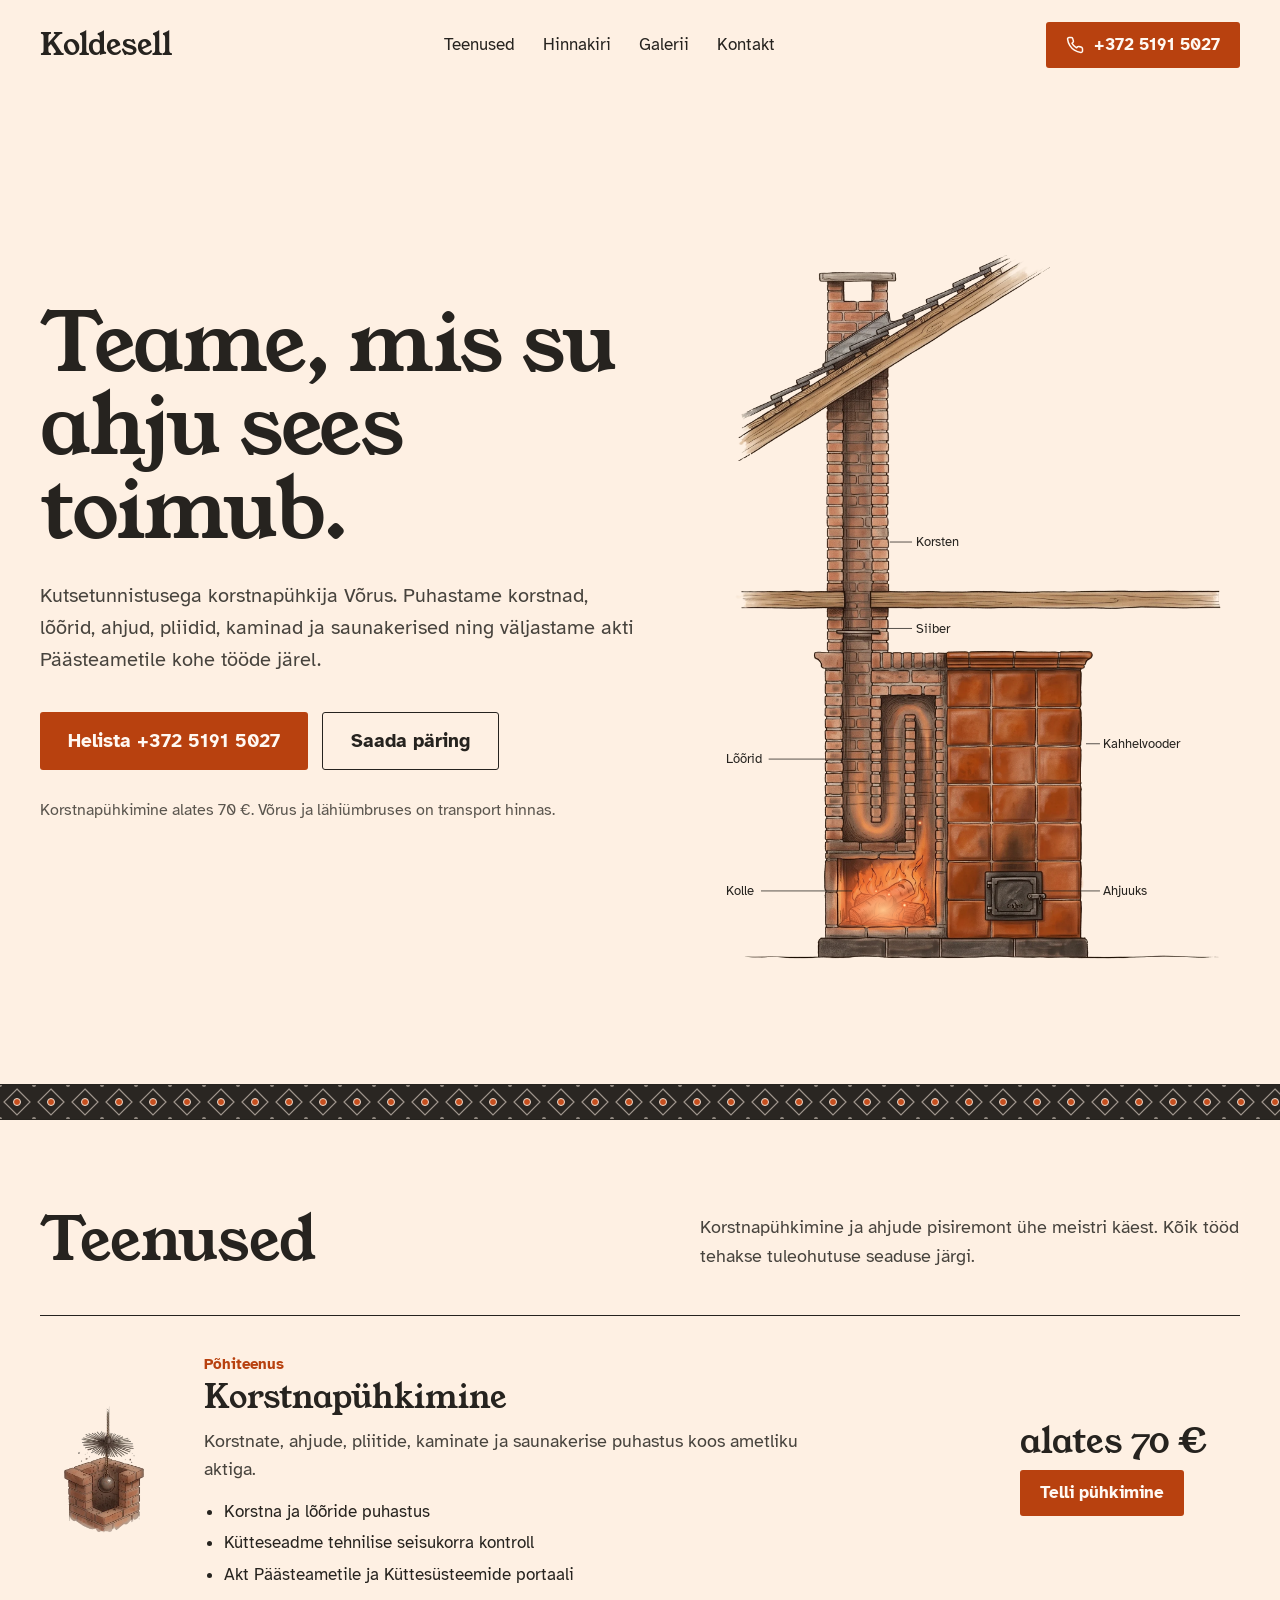
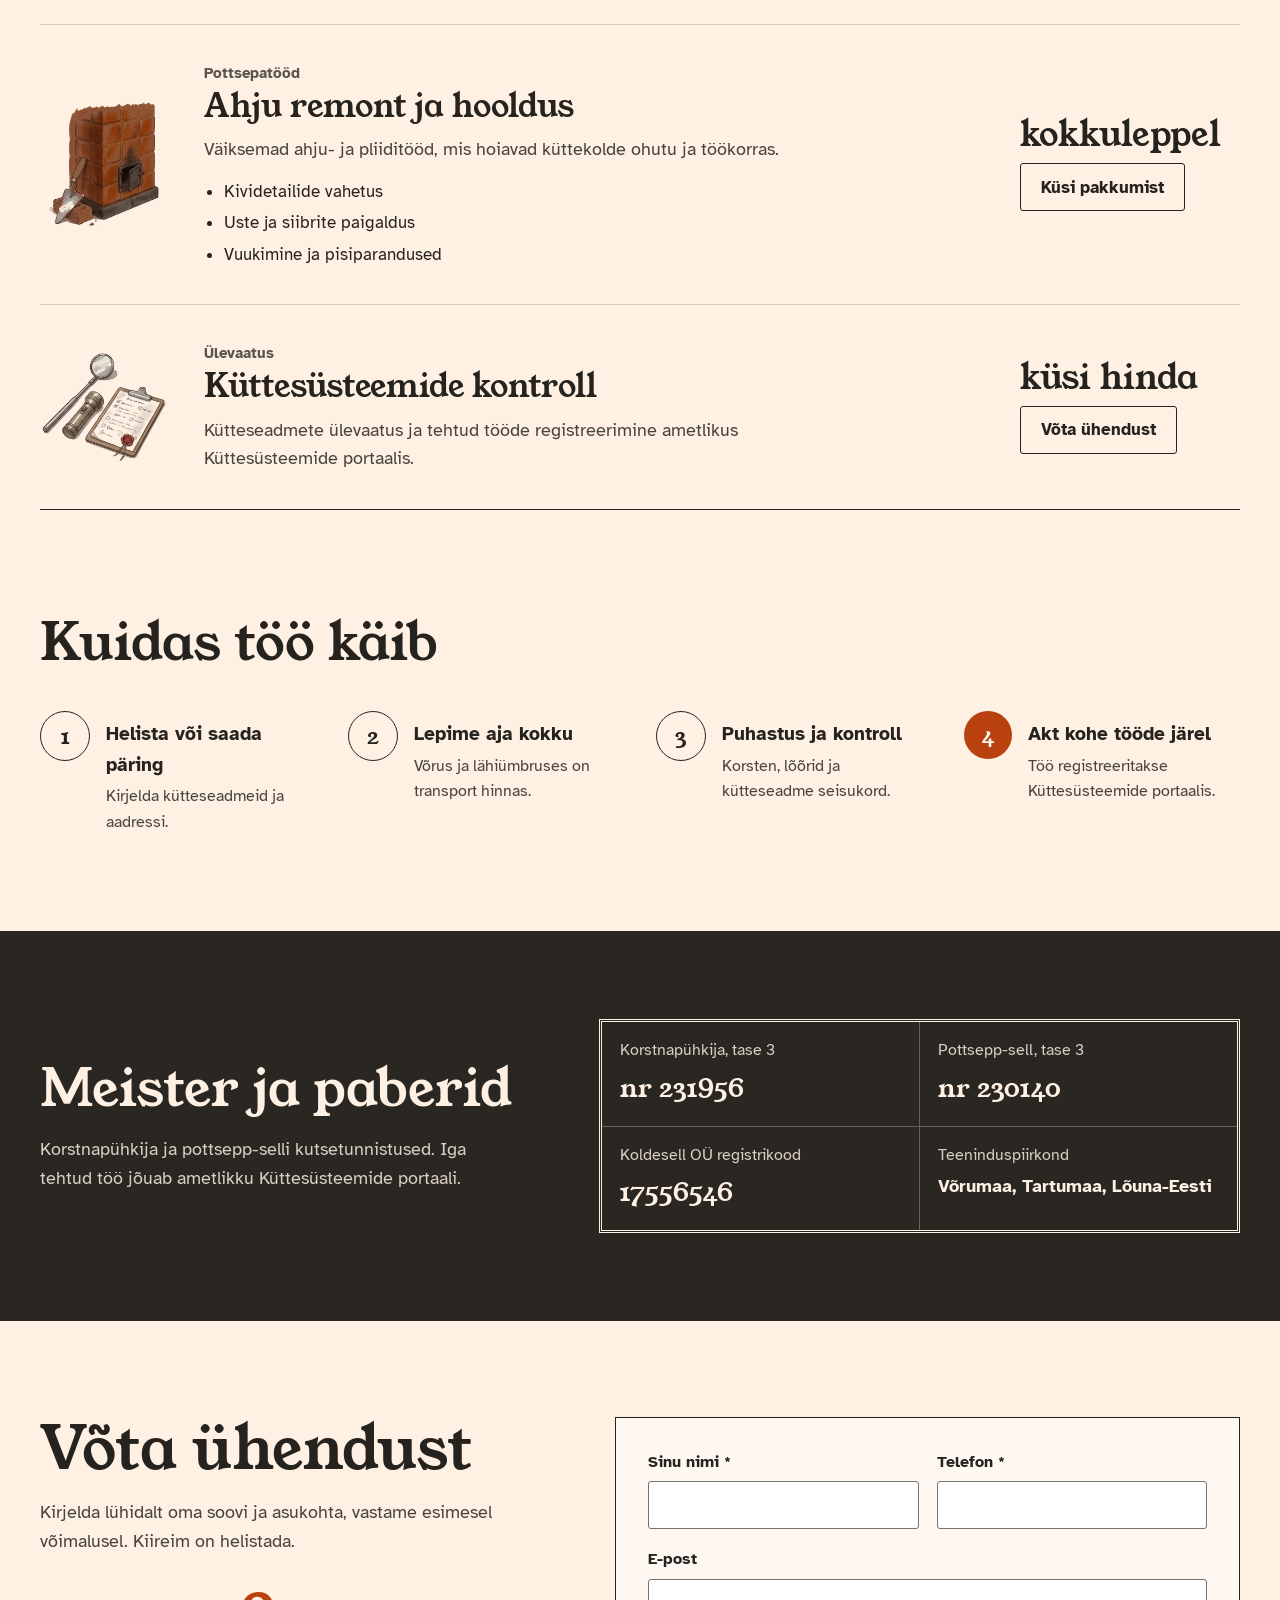
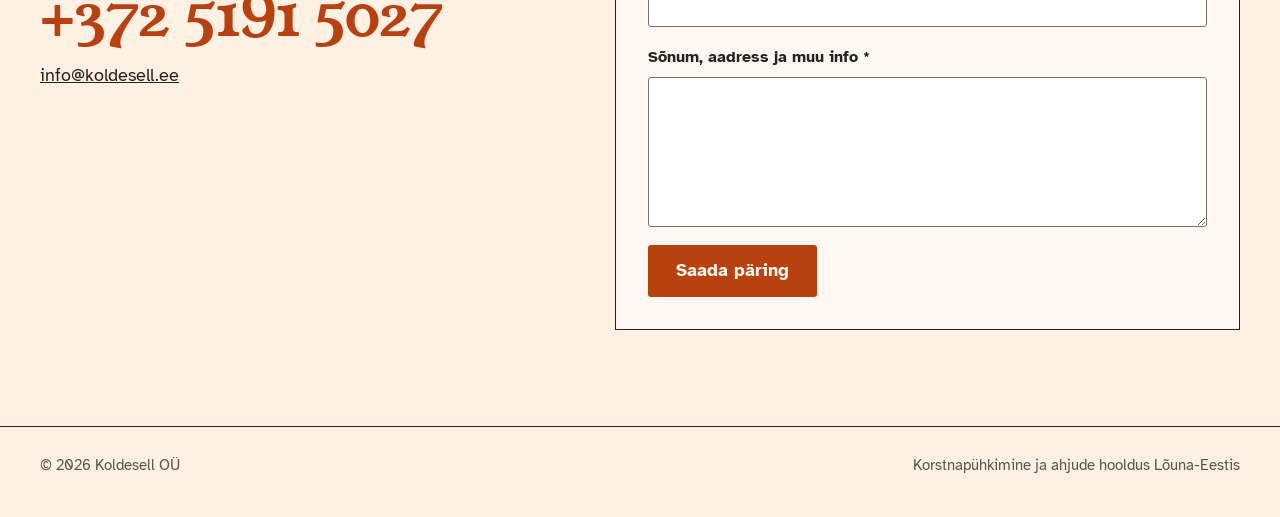
==== index.html @ 2c1faaa9 "Uus kujundus (demo): avaleht, hinnakiri ja galerii - Animeeritud ahju läbilõige avalehel, teenused, " ====
<!DOCTYPE html>
<html lang="et">
<head>
<meta charset="UTF-8">
<meta name="viewport" content="width=device-width, initial-scale=1.0">
    <!-- cms:seo -->
    <title>Korstnapühkija Võrus ja Lõuna-Eestis, ahju remont | Koldesell</title>
    <meta name="description" content="Korstnapühkija Võrus: korstnapühkimine Lõuna-Eestis, ahju remont ja küttesüsteemide kontroll Võrumaal ja Tartumaal. Ametlik akt Päästeametile.">
    <link rel="canonical" href="https://koldesell.ee/">
    <meta property="og:type" content="website">
    <meta property="og:locale" content="et_EE">
    <meta property="og:site_name" content="Koldesell">
    <meta property="og:title" content="Korstnapühkija Võrus – korstnapühkimine Lõuna-Eestis ja ahju remont">
    <meta property="og:description" content="Ametlik korstnapühkimine ja ahju remont Võrumaal, Tartumaal ja mujal Lõuna-Eestis. Kehtiv akt Päästeametile.">
    <meta property="og:url" content="https://koldesell.ee/">
    <meta property="og:image" content="https://koldesell.ee/logo.png">
    <meta property="og:image:alt" content="Koldesell">
    <meta name="twitter:card" content="summary">
    <!-- /cms:seo -->
<link rel="icon" type="image/png" sizes="32x32" href="favicon-32.png">
<link rel="apple-touch-icon" href="apple-touch-icon.png">
<meta name="theme-color" content="#2A2622">
<link rel="preconnect" href="https://fonts.googleapis.com">
<link rel="preconnect" href="https://fonts.gstatic.com" crossorigin>
<link rel="stylesheet" href="https://fonts.googleapis.com/css2?family=Young+Serif&amp;family=Atkinson+Hyperlegible:ital,wght@0,400;0,700;1,400&amp;display=swap">
<style>
body{margin:0;background:#FEF0E3}
a{color:#26231F}a:hover{color:#8E3B23}
a:focus-visible,button:focus-visible,input:focus-visible,textarea:focus-visible{outline:3px solid #D9531E;outline-offset:3px}
@keyframes koldesell-kuma{0%{opacity:.35}20%{opacity:.7}35%{opacity:.45}55%{opacity:.8}70%{opacity:.4}100%{opacity:.65}}
.koldesell-kuma{animation:koldesell-kuma 2.6s ease-in-out infinite alternate}
@keyframes koldesell-pahv{0%{transform:translate(0,0) scale(.35);opacity:0}10%{opacity:.8}45%{transform:translate(70px,-200px) scale(1.6);opacity:.55}100%{transform:translate(400px,-380px) scale(3.2);opacity:0}}
.koldesell-pahv{transform-box:fill-box;transform-origin:center;opacity:0;will-change:transform,opacity;animation:koldesell-pahv 6.6s cubic-bezier(.25,.6,.45,1) infinite}
@keyframes koldesell-voog{to{stroke-dashoffset:-1}}
@keyframes koldesell-ilmu{to{opacity:.4}}
.koldesell-voog{stroke-dasharray:.045 .03;opacity:0;animation:koldesell-voog 12s linear .6s infinite,koldesell-ilmu 1.5s ease .6s forwards}
@media (max-width: 640px){.kl-m-kesk{text-align:center}.kl-m-kesk p{margin-left:auto!important;margin-right:auto!important}.kl-m-kesk > div{justify-content:center}.kl-m-pais{justify-content:center!important;text-align:center}.kl-m-teenus{justify-content:center}.kl-m-teenus > div:last-child{flex-basis:100%!important;align-items:center!important}}
@media (prefers-reduced-motion: reduce){.koldesell-kuma{animation:none;opacity:.6}.koldesell-sadem{display:none}.koldesell-voog{animation:none;opacity:.3}.koldesell-pahv{animation:none;opacity:.35}}
</style>
    <!-- cms:jsonld -->
    <script type="application/ld+json">
    {
      "@context": "https://schema.org",
      "@type": [
        "LocalBusiness",
        "HomeAndConstructionBusiness"
      ],
      "additionalType": "http://www.productontology.org/id/Chimney_sweep",
      "@id": "https://koldesell.ee/#business",
      "name": "Koldesell",
      "legalName": "Koldesell OÜ",
      "url": "https://koldesell.ee/",
      "logo": "https://koldesell.ee/logo.png",
      "image": "https://koldesell.ee/logo.png",
      "description": "Korstnapühkija Võrus: korstnapühkimine Lõuna-Eestis, väiksemad ahju remonditööd ja küttesüsteemide kontroll Võrumaal ja Tartumaal. Ametlik akt Päästeametile.",
      "telephone": "+37251915027",
      "email": "info@koldesell.ee",
      "priceRange": "€€",
      "identifier": {
        "@type": "PropertyValue",
        "propertyID": "Äriregistri kood",
        "value": "17556546"
      },
      "address": {
        "@type": "PostalAddress",
        "addressLocality": "Võru",
        "addressRegion": "Võru maakond",
        "addressCountry": "EE"
      },
      "geo": {
        "@type": "GeoCoordinates",
        "latitude": 57.8462,
        "longitude": 27.0019
      },
      "contactPoint": {
        "@type": "ContactPoint",
        "contactType": "customer service",
        "telephone": "+37251915027",
        "email": "info@koldesell.ee",
        "areaServed": "EE",
        "availableLanguage": [
          "et"
        ]
      },
      "areaServed": [
        {
          "@type": "AdministrativeArea",
          "name": "Võrumaa"
        },
        {
          "@type": "AdministrativeArea",
          "name": "Tartumaa"
        },
        {
          "@type": "Place",
          "name": "Lõuna-Eesti"
        },
        {
          "@type": "City",
          "name": "Võru"
        },
        {
          "@type": "City",
          "name": "Tartu"
        },
        {
          "@type": "City",
          "name": "Põlva"
        },
        {
          "@type": "City",
          "name": "Valga"
        },
        {
          "@type": "City",
          "name": "Elva"
        },
        {
          "@type": "City",
          "name": "Otepää"
        }
      ],
      "knowsAbout": [
        "korstnapühkimine",
        "ahju remont",
        "pottsepatööd",
        "küttesüsteemide kontroll"
      ],
      "hasOfferCatalog": {
        "@type": "OfferCatalog",
        "name": "Koldesell – teenused",
        "itemListElement": [
          {
            "@type": "Offer",
            "itemOffered": {
              "@type": "Service",
              "name": "Korstnapühkimine",
              "description": "Korstnate, ahjude, pliitide ja kaminate puhastamine koos ametliku aktiga Päästeametile ja Küttesüsteemide portaali.",
              "serviceType": "Korstnapühkimine",
              "areaServed": "Lõuna-Eesti"
            },
            "price": "70",
            "priceCurrency": "EUR"
          },
          {
            "@type": "Offer",
            "itemOffered": {
              "@type": "Service",
              "name": "Väiksemad ahju remonditööd",
              "description": "Ahjude ja pliitide pisiremont: kividetailide vahetus, uste ja siibrite paigaldus, vuukimine.",
              "serviceType": "Ahju remont",
              "areaServed": "Lõuna-Eesti"
            }
          },
          {
            "@type": "Offer",
            "itemOffered": {
              "@type": "Service",
              "name": "Küttesüsteemide kontroll",
              "serviceType": "Küttesüsteemide kontroll",
              "areaServed": "Lõuna-Eesti"
            }
          }
        ]
      }
    }
    </script>
    <!-- /cms:jsonld -->
</head>
<body>
<div style="background: #FEF0E3; color: #26231F; font-family: 'Atkinson Hyperlegible', system-ui, sans-serif; font-size: 18px; line-height: 1.6">

<header>
<div class="kl-m-pais" style="max-width: 1200px; margin: 0 auto; padding: 22px 24px; display: flex; flex-wrap: wrap; align-items: center; justify-content: space-between; gap: 14px 32px">
<a href="#" style="font-family: 'Young Serif', Georgia, serif; font-size: 30px; line-height: 1; text-decoration: none; color: #26231F">Koldesell</a>
<nav aria-label="Peamenüü" style="display: flex; flex-wrap: wrap; gap: 6px 28px; font-size: 17px">
<a href="#teenused" style="text-decoration: none">Teenused</a>
<a href="hinnakiri.html" style="text-decoration: none">Hinnakiri</a>
<a href="galerii.html" style="text-decoration: none">Galerii</a>
<a href="#kontakt" style="text-decoration: none">Kontakt</a>
</nav>
<a href="tel:+37251915027" style="display: inline-flex; align-items: center; gap: 10px; min-height: 46px; padding: 0 20px; border-radius: 3px; background: #B8410F; color: #FFF8F2; text-decoration: none; font-weight: 700; font-size: 17px">
<svg aria-hidden="true" width="18" height="18" viewBox="0 0 24 24" fill="none" stroke="currentColor" stroke-width="2" stroke-linecap="round" stroke-linejoin="round"><path d="M22 16.9v3a2 2 0 0 1-2.2 2 19.8 19.8 0 0 1-8.6-3.1 19.5 19.5 0 0 1-6-6A19.8 19.8 0 0 1 2.1 4.2 2 2 0 0 1 4.1 2h3a2 2 0 0 1 2 1.7c.1.9.4 1.8.7 2.7a2 2 0 0 1-.5 2.1L8 9.8a16 16 0 0 0 6 6l1.3-1.3a2 2 0 0 1 2.1-.4c.9.3 1.8.6 2.7.7a2 2 0 0 1 1.7 2z"></path></svg>
+372 5191 5027</a>
</div>
</header>

<section style="max-width: 1200px; margin: 0 auto; padding: 24px 24px 72px; display: flex; flex-wrap: wrap; align-items: center; gap: 40px 64px">
<div class="kl-m-kesk" style="flex: 1 1 440px; min-width: 0">
<h1 style="margin: 0; font-family: 'Young Serif', Georgia, serif; font-weight: 400; font-size: clamp(46px, 6.4vw, 84px); line-height: 1.02; letter-spacing: -0.015em">Teame, mis su ahju sees toimub.</h1>
<p style="margin: 28px 0 0; max-width: 30em; font-size: 20px; color: #47433D">Kutsetunnistusega korstnapühkija Võrus. Puhastame korstnad, lõõrid, ahjud, pliidid, kaminad ja saunakerised ning väljastame akti Päästeametile kohe tööde järel.</p>
<div style="margin-top: 36px; display: flex; flex-wrap: wrap; gap: 14px">
<a href="tel:+37251915027" style="display: inline-flex; align-items: center; min-height: 56px; padding: 0 28px; border-radius: 3px; background: #B8410F; color: #FFF8F2; text-decoration: none; font-weight: 700; font-size: 19px">Helista +372 5191 5027</a>
<a href="#kontakt" style="display: inline-flex; align-items: center; min-height: 56px; padding: 0 28px; border-radius: 3px; border: 1.5px solid #26231F; text-decoration: none; font-weight: 700; font-size: 19px">Saada päring</a>
</div>
<p style="margin: 28px 0 0; font-size: 16px; color: #5A554E">Korstnapühkimine alates 70 €. Võrus ja lähiümbruses on transport hinnas.</p>
</div>

<figure style="flex: 1 1 400px; max-width: 520px; margin: 0 auto; min-width: 0">
<svg role="img" aria-label="Kahhelahju ja korstna läbilõige: kolle hõõgub, suits ja sädemed liiguvad läbi lõõride üles korstnasse ja korstnast väljub suits." viewBox="0 -400 1696 2928" style="display: block; width: 100%; height: auto" fill="none" stroke-linecap="round" stroke-linejoin="round">
<defs>
<radialGradient id="kl-kuma" cx="45%" cy="78%" r="70%"><stop offset="0" stop-color="#FFC48A"></stop><stop offset="0.45" stop-color="#F26B38" stop-opacity="0.7"></stop><stop offset="1" stop-color="#D9531E" stop-opacity="0"></stop></radialGradient>
<filter id="kl-hoog" x="-20%" y="-20%" width="140%" height="140%"><feGaussianBlur stdDeviation="5" result="b"></feGaussianBlur><feMerge><feMergeNode in="b"></feMergeNode><feMergeNode in="SourceGraphic"></feMergeNode></feMerge></filter>
<filter id="kl-toss" filterUnits="userSpaceOnUse" x="0" y="-400" width="1696" height="2928"><feTurbulence type="fractalNoise" baseFrequency="0.011" numOctaves="3" seed="7" result="n"></feTurbulence><feDisplacementMap in="SourceGraphic" in2="n" scale="66" xChannelSelector="R" yChannelSelector="G" result="d"></feDisplacementMap><feGaussianBlur in="d" stdDeviation="8"></feGaussianBlur></filter>
<filter id="kl-voog" filterUnits="userSpaceOnUse" x="0" y="-400" width="1696" height="2928"><feTurbulence type="fractalNoise" baseFrequency="0.017" numOctaves="2" seed="4" result="n"></feTurbulence><feDisplacementMap in="SourceGraphic" in2="n" scale="22" xChannelSelector="R" yChannelSelector="G" result="d"></feDisplacementMap><feGaussianBlur in="d" stdDeviation="13"></feGaussianBlur></filter>
<radialGradient id="kl-pahv"><stop offset="0" stop-color="#857C75" stop-opacity="0.75"></stop><stop offset="0.5" stop-color="#857C75" stop-opacity="0.4"></stop><stop offset="1" stop-color="#857C75" stop-opacity="0"></stop></radialGradient>
<radialGradient id="kl-pahv2"><stop offset="0" stop-color="#A39B94" stop-opacity="0.7"></stop><stop offset="0.55" stop-color="#A39B94" stop-opacity="0.35"></stop><stop offset="1" stop-color="#A39B94" stop-opacity="0"></stop></radialGradient>
<radialGradient id="kl-sade"><stop offset="0" stop-color="#FFF4D6"></stop><stop offset="0.22" stop-color="#FFC27F"></stop><stop offset="0.45" stop-color="#F26B38" stop-opacity="0.55"></stop><stop offset="1" stop-color="#D9531E" stop-opacity="0"></stop></radialGradient>
<clipPath id="kl-lõõr" clipPathUnits="userSpaceOnUse"><rect x="0" y="535" width="1696" height="1993"></rect><rect x="405" y="145" width="90" height="58"></rect></clipPath>
</defs>

<image href="img/ahi.webp" x="0" y="0" width="1696" height="2528"></image>

<rect class="koldesell-kuma" x="395" y="2025" width="305" height="220" fill="url(#kl-kuma)"></rect>


<g clip-path="url(#kl-lõõr)">
<g class="koldesell-sadem" stroke="none">
<g transform="translate(-10 0)"><circle r="20" fill="url(#kl-sade)" opacity="0"><animateMotion dur="7s" begin="1.5s" repeatCount="indefinite" path="M560 2150 C600 2080 660 2050 670 2000 L670 1570 C670 1500 560 1500 560 1570 L560 1900 C560 1960 450 1960 450 1900 L450 220 L450 172"></animateMotion><animate attributeName="opacity" values="0;1;0.5;1;0.65;1;0" keyTimes="0;0.05;0.3;0.48;0.7;0.95;1" dur="7s" begin="1.5s" repeatCount="indefinite"></animate></circle></g>
<g transform="translate(9 0)"><circle r="15" fill="url(#kl-sade)" opacity="0"><animateMotion dur="8.4s" begin="2.3s" repeatCount="indefinite" path="M560 2150 C600 2080 660 2050 670 2000 L670 1570 C670 1500 560 1500 560 1570 L560 1900 C560 1960 450 1960 450 1900 L450 220 L450 172"></animateMotion><animate attributeName="opacity" values="0;1;0.5;1;0.65;1;0" keyTimes="0;0.05;0.3;0.48;0.7;0.95;1" dur="8.4s" begin="2.3s" repeatCount="indefinite"></animate></circle></g>
<g transform="translate(-5 0)"><circle r="18" fill="url(#kl-sade)" opacity="0"><animateMotion dur="7.6s" begin="3.2s" repeatCount="indefinite" path="M560 2150 C600 2080 660 2050 670 2000 L670 1570 C670 1500 560 1500 560 1570 L560 1900 C560 1960 450 1960 450 1900 L450 220 L450 172"></animateMotion><animate attributeName="opacity" values="0;1;0.5;1;0.65;1;0" keyTimes="0;0.05;0.3;0.48;0.7;0.95;1" dur="7.6s" begin="3.2s" repeatCount="indefinite"></animate></circle></g>
<g transform="translate(14 0)"><circle r="14" fill="url(#kl-sade)" opacity="0"><animateMotion dur="6.6s" begin="4s" repeatCount="indefinite" path="M560 2150 C600 2080 660 2050 670 2000 L670 1570 C670 1500 560 1500 560 1570 L560 1900 C560 1960 450 1960 450 1900 L450 220 L450 172"></animateMotion><animate attributeName="opacity" values="0;1;0.5;1;0.65;1;0" keyTimes="0;0.05;0.3;0.48;0.7;0.95;1" dur="6.6s" begin="4s" repeatCount="indefinite"></animate></circle></g>
<g transform="translate(0 0)"><circle r="24" fill="url(#kl-sade)" opacity="0"><animateMotion dur="9s" begin="4.8s" repeatCount="indefinite" path="M560 2150 C600 2080 660 2050 670 2000 L670 1570 C670 1500 560 1500 560 1570 L560 1900 C560 1960 450 1960 450 1900 L450 220 L450 172"></animateMotion><animate attributeName="opacity" values="0;1;0.5;1;0.65;1;0" keyTimes="0;0.05;0.3;0.48;0.7;0.95;1" dur="9s" begin="4.8s" repeatCount="indefinite"></animate></circle></g>
<g transform="translate(-14 0)"><circle r="16" fill="url(#kl-sade)" opacity="0"><animateMotion dur="7.2s" begin="5.7s" repeatCount="indefinite" path="M560 2150 C600 2080 660 2050 670 2000 L670 1570 C670 1500 560 1500 560 1570 L560 1900 C560 1960 450 1960 450 1900 L450 220 L450 172"></animateMotion><animate attributeName="opacity" values="0;1;0.5;1;0.65;1;0" keyTimes="0;0.05;0.3;0.48;0.7;0.95;1" dur="7.2s" begin="5.7s" repeatCount="indefinite"></animate></circle></g>
<g transform="translate(6 0)"><circle r="19" fill="url(#kl-sade)" opacity="0"><animateMotion dur="8s" begin="6.4s" repeatCount="indefinite" path="M560 2150 C600 2080 660 2050 670 2000 L670 1570 C670 1500 560 1500 560 1570 L560 1900 C560 1960 450 1960 450 1900 L450 220 L450 172"></animateMotion><animate attributeName="opacity" values="0;1;0.5;1;0.65;1;0" keyTimes="0;0.05;0.3;0.48;0.7;0.95;1" dur="8s" begin="6.4s" repeatCount="indefinite"></animate></circle></g>
<g transform="translate(11 0)"><circle r="14" fill="url(#kl-sade)" opacity="0"><animateMotion dur="6.4s" begin="7.3s" repeatCount="indefinite" path="M560 2150 C600 2080 660 2050 670 2000 L670 1570 C670 1500 560 1500 560 1570 L560 1900 C560 1960 450 1960 450 1900 L450 220 L450 172"></animateMotion><animate attributeName="opacity" values="0;1;0.5;1;0.65;1;0" keyTimes="0;0.05;0.3;0.48;0.7;0.95;1" dur="6.4s" begin="7.3s" repeatCount="indefinite"></animate></circle></g>
<g transform="translate(-18 0)"><circle r="13" fill="url(#kl-sade)" opacity="0"><animateMotion dur="6s" begin="1.1s" repeatCount="indefinite" path="M560 2150 C600 2080 660 2050 670 2000 L670 1570 C670 1500 560 1500 560 1570 L560 1900 C560 1960 450 1960 450 1900 L450 220 L450 172"></animateMotion><animate attributeName="opacity" values="0;1;0.4;1;0.7;1;0" keyTimes="0;0.05;0.25;0.45;0.65;0.95;1" dur="6s" begin="1.1s" repeatCount="indefinite"></animate></circle></g>
<g transform="translate(16 0)"><circle r="17" fill="url(#kl-sade)" opacity="0"><animateMotion dur="7.8s" begin="1.9s" repeatCount="indefinite" path="M560 2150 C600 2080 660 2050 670 2000 L670 1570 C670 1500 560 1500 560 1570 L560 1900 C560 1960 450 1960 450 1900 L450 220 L450 172"></animateMotion><animate attributeName="opacity" values="0;1;0.6;1;0.45;1;0" keyTimes="0;0.05;0.35;0.5;0.75;0.95;1" dur="7.8s" begin="1.9s" repeatCount="indefinite"></animate></circle></g>
<g transform="translate(-8 0)"><circle r="12" fill="url(#kl-sade)" opacity="0"><animateMotion dur="5.6s" begin="2.7s" repeatCount="indefinite" path="M560 2150 C600 2080 660 2050 670 2000 L670 1570 C670 1500 560 1500 560 1570 L560 1900 C560 1960 450 1960 450 1900 L450 220 L450 172"></animateMotion><animate attributeName="opacity" values="0;1;0.4;1;0.7;1;0" keyTimes="0;0.05;0.25;0.45;0.65;0.95;1" dur="5.6s" begin="2.7s" repeatCount="indefinite"></animate></circle></g>
<g transform="translate(4 0)"><circle r="22" fill="url(#kl-sade)" opacity="0"><animateMotion dur="8.8s" begin="3.6s" repeatCount="indefinite" path="M560 2150 C600 2080 660 2050 670 2000 L670 1570 C670 1500 560 1500 560 1570 L560 1900 C560 1960 450 1960 450 1900 L450 220 L450 172"></animateMotion><animate attributeName="opacity" values="0;1;0.6;1;0.45;1;0" keyTimes="0;0.05;0.35;0.5;0.75;0.95;1" dur="8.8s" begin="3.6s" repeatCount="indefinite"></animate></circle></g>
<g transform="translate(12 0)"><circle r="13" fill="url(#kl-sade)" opacity="0"><animateMotion dur="6.2s" begin="4.4s" repeatCount="indefinite" path="M560 2150 C600 2080 660 2050 670 2000 L670 1570 C670 1500 560 1500 560 1570 L560 1900 C560 1960 450 1960 450 1900 L450 220 L450 172"></animateMotion><animate attributeName="opacity" values="0;1;0.4;1;0.7;1;0" keyTimes="0;0.05;0.25;0.45;0.65;0.95;1" dur="6.2s" begin="4.4s" repeatCount="indefinite"></animate></circle></g>
<g transform="translate(-12 0)"><circle r="18" fill="url(#kl-sade)" opacity="0"><animateMotion dur="7.4s" begin="5.2s" repeatCount="indefinite" path="M560 2150 C600 2080 660 2050 670 2000 L670 1570 C670 1500 560 1500 560 1570 L560 1900 C560 1960 450 1960 450 1900 L450 220 L450 172"></animateMotion><animate attributeName="opacity" values="0;1;0.6;1;0.45;1;0" keyTimes="0;0.05;0.35;0.5;0.75;0.95;1" dur="7.4s" begin="5.2s" repeatCount="indefinite"></animate></circle></g>
<g transform="translate(18 0)"><circle r="12" fill="url(#kl-sade)" opacity="0"><animateMotion dur="5.8s" begin="6s" repeatCount="indefinite" path="M560 2150 C600 2080 660 2050 670 2000 L670 1570 C670 1500 560 1500 560 1570 L560 1900 C560 1960 450 1960 450 1900 L450 220 L450 172"></animateMotion><animate attributeName="opacity" values="0;1;0.4;1;0.7;1;0" keyTimes="0;0.05;0.25;0.45;0.65;0.95;1" dur="5.8s" begin="6s" repeatCount="indefinite"></animate></circle></g>
<g transform="translate(-3 0)"><circle r="16" fill="url(#kl-sade)" opacity="0"><animateMotion dur="8.2s" begin="6.9s" repeatCount="indefinite" path="M560 2150 C600 2080 660 2050 670 2000 L670 1570 C670 1500 560 1500 560 1570 L560 1900 C560 1960 450 1960 450 1900 L450 220 L450 172"></animateMotion><animate attributeName="opacity" values="0;1;0.6;1;0.45;1;0" keyTimes="0;0.05;0.35;0.5;0.75;0.95;1" dur="8.2s" begin="6.9s" repeatCount="indefinite"></animate></circle></g>
<circle r="16" fill="url(#kl-sade)" opacity="0"><animateMotion dur="1.8s" begin="0.3s" repeatCount="indefinite" path="M480 2205 C468 2160 500 2115 488 2060"></animateMotion><animate attributeName="opacity" values="0;1;0.6;0" keyTimes="0;0.15;0.6;1" dur="1.8s" begin="0.3s" repeatCount="indefinite"></animate></circle>
<circle r="12" fill="url(#kl-sade)" opacity="0"><animateMotion dur="2.2s" begin="0.9s" repeatCount="indefinite" path="M545 2195 C565 2145 532 2105 552 2050"></animateMotion><animate attributeName="opacity" values="0;1;0.5;0" keyTimes="0;0.15;0.6;1" dur="2.2s" begin="0.9s" repeatCount="indefinite"></animate></circle>
<circle r="14" fill="url(#kl-sade)" opacity="0"><animateMotion dur="1.6s" begin="1.4s" repeatCount="indefinite" path="M605 2200 C592 2155 622 2115 610 2075"></animateMotion><animate attributeName="opacity" values="0;1;0.6;0" keyTimes="0;0.15;0.6;1" dur="1.6s" begin="1.4s" repeatCount="indefinite"></animate></circle>
<circle r="11" fill="url(#kl-sade)" opacity="0"><animateMotion dur="2.4s" begin="0.6s" repeatCount="indefinite" path="M515 2205 C498 2150 522 2095 505 2045"></animateMotion><animate attributeName="opacity" values="0;1;0.5;0" keyTimes="0;0.15;0.6;1" dur="2.4s" begin="0.6s" repeatCount="indefinite"></animate></circle>
<circle r="13" fill="url(#kl-sade)" opacity="0"><animateMotion dur="2s" begin="1.9s" repeatCount="indefinite" path="M570 2200 C585 2160 560 2110 578 2065"></animateMotion><animate attributeName="opacity" values="0;1;0.6;0" keyTimes="0;0.15;0.6;1" dur="2s" begin="1.9s" repeatCount="indefinite"></animate></circle>
<circle r="10" fill="url(#kl-sade)" opacity="0"><animateMotion dur="1.7s" begin="2.5s" repeatCount="indefinite" path="M455 2200 C445 2160 470 2120 460 2080"></animateMotion><animate attributeName="opacity" values="0;1;0.5;0" keyTimes="0;0.15;0.6;1" dur="1.7s" begin="2.5s" repeatCount="indefinite"></animate></circle>
</g>
</g>

<g stroke="none">
<circle class="koldesell-pahv" cx="450" cy="105" r="64" fill="url(#kl-pahv)" style="animation-delay: 1s"></circle>
<circle class="koldesell-pahv" cx="440" cy="105" r="54" fill="url(#kl-pahv2)" style="animation-delay: 1.8s"></circle>
<circle class="koldesell-pahv" cx="458" cy="105" r="70" fill="url(#kl-pahv)" style="animation-delay: 2.6s"></circle>
<circle class="koldesell-pahv" cx="446" cy="105" r="58" fill="url(#kl-pahv2)" style="animation-delay: 3.4s"></circle>
<circle class="koldesell-pahv" cx="454" cy="105" r="64" fill="url(#kl-pahv)" style="animation-delay: 4.2s"></circle>
<circle class="koldesell-pahv" cx="444" cy="105" r="54" fill="url(#kl-pahv2)" style="animation-delay: 5s"></circle>
<circle class="koldesell-pahv" cx="452" cy="105" r="66" fill="url(#kl-pahv)" style="animation-delay: 5.8s"></circle>
<circle class="koldesell-pahv" cx="448" cy="105" r="56" fill="url(#kl-pahv2)" style="animation-delay: 6.6s"></circle>
</g>

<g fill="#26231F" stroke="none" font-family="'Atkinson Hyperlegible', sans-serif" font-size="42">
<text x="640" y="1010">Korsten</text>
<text x="640" y="1292">Siiber</text>
<text x="20" y="1718">Lõõrid</text>
<text x="20" y="2148">Kolle</text>
<text x="1250" y="1668">Kahhelvooder</text>
<text x="1250" y="2148">Ahjuuks</text>
</g>
<g stroke="#26231F" stroke-width="2.5">
<line x1="555" y1="996" x2="625" y2="996"></line>
<line x1="525" y1="1278" x2="625" y2="1278"></line>
<line x1="160" y1="1704" x2="545" y2="1704"></line>
<line x1="135" y1="2134" x2="430" y2="2134"></line>
<line x1="1195" y1="1654" x2="1238" y2="1654"></line>
<line x1="1055" y1="2134" x2="1238" y2="2134"></line>
</g>
</svg>
</figure>
</section>

<div aria-hidden="true" style="border-top: 1.5px solid #26231F; border-bottom: 1.5px solid #26231F; background: #2A2622">
<svg width="100%" height="34" style="display: block">
<defs>
<pattern id="kl-karniis" width="34" height="34" patternUnits="userSpaceOnUse">
<path d="M17 4 L30 17 L17 30 L4 17 Z" fill="none" stroke="#FEF0E3" stroke-width="1.2" opacity="0.55"></path>
<circle cx="17" cy="17" r="3.5" fill="#D9531E" stroke="#FEF0E3" stroke-width="1" opacity="0.9"></circle>
<circle cx="0" cy="0" r="2" fill="#FEF0E3" opacity="0.5"></circle>
<circle cx="34" cy="34" r="2" fill="#FEF0E3" opacity="0.5"></circle>
<circle cx="0" cy="34" r="2" fill="#FEF0E3" opacity="0.5"></circle>
<circle cx="34" cy="0" r="2" fill="#FEF0E3" opacity="0.5"></circle>
</pattern>
</defs>
<rect width="100%" height="34" fill="url(#kl-karniis)"></rect>
</svg>
</div>

<section id="teenused" style="max-width: 1200px; margin: 0 auto; padding: 88px 24px 80px">
<div class="kl-m-pais" style="display: flex; flex-wrap: wrap; align-items: flex-end; justify-content: space-between; gap: 16px 48px">
<h2 style="margin: 0; font-family: 'Young Serif', Georgia, serif; font-weight: 400; font-size: clamp(40px, 5vw, 60px); line-height: 1.05">Teenused</h2>
<p style="margin: 0; max-width: 30em; color: #47433D">Korstnapühkimine ja ahjude pisiremont ühe meistri käest. Kõik tööd tehakse tuleohutuse seaduse järgi.</p>
</div>

<div style="margin-top: 44px; display: flex; flex-direction: column; border-top: 1.5px solid #26231F">

<article class="kl-m-teenus" style="display: flex; flex-wrap: wrap; gap: 20px 36px; align-items: center; padding: 36px 0; border-bottom: 1px solid #D9CCBF">
<img src="img/teenus-korstnapuhkimine.webp" alt="" width="128" height="128" style="flex: none; width: 128px; height: 128px">
<div style="flex: 1 1 360px; min-width: 0">
<p style="margin: 0; font-size: 15px; font-weight: 700; color: #B8410F">Põhiteenus</p>
<h3 style="margin: 4px 0 0; font-family: 'Young Serif', Georgia, serif; font-weight: 400; font-size: 32px; line-height: 1.15">Korstnapühkimine</h3>
<p style="margin: 10px 0 0; max-width: 34em; color: #47433D">Korstnate, ahjude, pliitide, kaminate ja saunakerise puhastus koos ametliku aktiga.</p>
<ul style="margin: 14px 0 0; padding-left: 20px; font-size: 17px; display: flex; flex-direction: column; gap: 4px">
<li>Korstna ja lõõride puhastus</li>
<li>Kütteseadme tehnilise seisukorra kontroll</li>
<li>Akt Päästeametile ja Küttesüsteemide portaali</li>
</ul>
</div>
<div style="flex: 0 1 220px; display: flex; flex-direction: column; gap: 12px; align-items: flex-start">
<span style="font-family: 'Young Serif', Georgia, serif; font-size: 34px; line-height: 1">alates 70 €</span>
<a href="#kontakt" style="display: inline-flex; align-items: center; min-height: 46px; padding: 0 20px; border-radius: 3px; background: #B8410F; color: #FFF8F2; text-decoration: none; font-weight: 700; font-size: 17px">Telli pühkimine</a>
</div>
</article>

<article class="kl-m-teenus" style="display: flex; flex-wrap: wrap; gap: 20px 36px; align-items: center; padding: 36px 0; border-bottom: 1px solid #D9CCBF">
<img src="img/teenus-ahju-remont.webp" alt="" width="128" height="128" style="flex: none; width: 128px; height: 128px">
<div style="flex: 1 1 360px; min-width: 0">
<p style="margin: 0; font-size: 15px; font-weight: 700; color: #5A554E">Pottsepatööd</p>
<h3 style="margin: 4px 0 0; font-family: 'Young Serif', Georgia, serif; font-weight: 400; font-size: 32px; line-height: 1.15">Ahju remont ja hooldus</h3>
<p style="margin: 10px 0 0; max-width: 34em; color: #47433D">Väiksemad ahju- ja pliiditööd, mis hoiavad küttekolde ohutu ja töökorras.</p>
<ul style="margin: 14px 0 0; padding-left: 20px; font-size: 17px; display: flex; flex-direction: column; gap: 4px">
<li>Kividetailide vahetus</li>
<li>Uste ja siibrite paigaldus</li>
<li>Vuukimine ja pisiparandused</li>
</ul>
</div>
<div style="flex: 0 1 220px; display: flex; flex-direction: column; gap: 12px; align-items: flex-start">
<span style="font-family: 'Young Serif', Georgia, serif; font-size: 34px; line-height: 1">kokkuleppel</span>
<a href="#kontakt" style="display: inline-flex; align-items: center; min-height: 46px; padding: 0 20px; border-radius: 3px; border: 1.5px solid #26231F; text-decoration: none; font-weight: 700; font-size: 17px">Küsi pakkumist</a>
</div>
</article>

<article class="kl-m-teenus" style="display: flex; flex-wrap: wrap; gap: 20px 36px; align-items: center; padding: 36px 0; border-bottom: 1.5px solid #26231F">
<img src="img/teenus-kontroll.webp" alt="" width="128" height="128" style="flex: none; width: 128px; height: 128px">
<div style="flex: 1 1 360px; min-width: 0">
<p style="margin: 0; font-size: 15px; font-weight: 700; color: #5A554E">Ülevaatus</p>
<h3 style="margin: 4px 0 0; font-family: 'Young Serif', Georgia, serif; font-weight: 400; font-size: 32px; line-height: 1.15">Küttesüsteemide kontroll</h3>
<p style="margin: 10px 0 0; max-width: 34em; color: #47433D">Kütteseadmete ülevaatus ja tehtud tööde registreerimine ametlikus Küttesüsteemide portaalis.</p>
</div>
<div style="flex: 0 1 220px; display: flex; flex-direction: column; gap: 12px; align-items: flex-start">
<span style="font-family: 'Young Serif', Georgia, serif; font-size: 34px; line-height: 1">küsi hinda</span>
<a href="#kontakt" style="display: inline-flex; align-items: center; min-height: 46px; padding: 0 20px; border-radius: 3px; border: 1.5px solid #26231F; text-decoration: none; font-weight: 700; font-size: 17px">Võta ühendust</a>
</div>
</article>

</div>
</section>

<section style="max-width: 1200px; margin: 0 auto; padding: 24px 24px 96px">
<h2 class="kl-m-kesk" style="margin: 0; font-family: 'Young Serif', Georgia, serif; font-weight: 400; font-size: clamp(36px, 4.4vw, 52px); line-height: 1.1">Kuidas töö käib</h2>
<ol style="margin: 40px 0 0; padding: 0; list-style: none; display: flex; flex-wrap: wrap; gap: 36px 32px">
<li style="flex: 1 1 220px; display: flex; gap: 16px">
<span aria-hidden="true" style="flex: none; width: 48px; height: 48px; border-radius: 50%; border: 1.5px solid #26231F; display: flex; align-items: center; justify-content: center; font-family: 'Young Serif', Georgia, serif; font-size: 22px">1</span>
<div><h3 style="margin: 8px 0 4px; font-size: 19px">Helista või saada päring</h3><p style="margin: 0; font-size: 16px; color: #47433D">Kirjelda kütteseadmeid ja aadressi.</p></div>
</li>
<li style="flex: 1 1 220px; display: flex; gap: 16px">
<span aria-hidden="true" style="flex: none; width: 48px; height: 48px; border-radius: 50%; border: 1.5px solid #26231F; display: flex; align-items: center; justify-content: center; font-family: 'Young Serif', Georgia, serif; font-size: 22px">2</span>
<div><h3 style="margin: 8px 0 4px; font-size: 19px">Lepime aja kokku</h3><p style="margin: 0; font-size: 16px; color: #47433D">Võrus ja lähiümbruses on transport hinnas.</p></div>
</li>
<li style="flex: 1 1 220px; display: flex; gap: 16px">
<span aria-hidden="true" style="flex: none; width: 48px; height: 48px; border-radius: 50%; border: 1.5px solid #26231F; display: flex; align-items: center; justify-content: center; font-family: 'Young Serif', Georgia, serif; font-size: 22px">3</span>
<div><h3 style="margin: 8px 0 4px; font-size: 19px">Puhastus ja kontroll</h3><p style="margin: 0; font-size: 16px; color: #47433D">Korsten, lõõrid ja kütteseadme seisukord.</p></div>
</li>
<li style="flex: 1 1 220px; display: flex; gap: 16px">
<span aria-hidden="true" style="flex: none; width: 48px; height: 48px; border-radius: 50%; background: #B8410F; color: #FFF8F2; display: flex; align-items: center; justify-content: center; font-family: 'Young Serif', Georgia, serif; font-size: 22px">4</span>
<div><h3 style="margin: 8px 0 4px; font-size: 19px">Akt kohe tööde järel</h3><p style="margin: 0; font-size: 16px; color: #47433D">Töö registreeritakse Küttesüsteemide portaalis.</p></div>
</li>
</ol>
</section>

<section style="background: #2A2622; color: #FEF0E3">
<div style="max-width: 1200px; margin: 0 auto; padding: 88px 24px; display: flex; flex-wrap: wrap; align-items: center; gap: 40px 64px">
<div class="kl-m-kesk" style="flex: 1 1 340px">
<h2 style="margin: 0; font-family: 'Young Serif', Georgia, serif; font-weight: 400; font-size: clamp(36px, 4.4vw, 52px); line-height: 1.1">Meister ja paberid</h2>
<p style="margin: 18px 0 0; max-width: 26em; color: #D9CFC5">Korstnapühkija ja pottsepp-selli kutsetunnistused. Iga tehtud töö jõuab ametlikku Küttesüsteemide portaali.</p>
</div>
<dl style="flex: 1 1 480px; margin: 0; display: grid; grid-template-columns: repeat(2, minmax(0, 1fr)); border: 3px double #FEF0E3; font-size: 16px">
<div style="padding: 16px 18px; border-right: 1px solid #6B5F55; border-bottom: 1px solid #6B5F55"><dt style="color: #D9CFC5">Korstnapühkija, tase 3</dt><dd style="margin: 4px 0 0; font-family: 'Young Serif', Georgia, serif; font-size: 26px">nr 231956</dd></div>
<div style="padding: 16px 18px; border-bottom: 1px solid #6B5F55"><dt style="color: #D9CFC5">Pottsepp-sell, tase 3</dt><dd style="margin: 4px 0 0; font-family: 'Young Serif', Georgia, serif; font-size: 26px">nr 230140</dd></div>
<div style="padding: 16px 18px; border-right: 1px solid #6B5F55"><dt style="color: #D9CFC5">Koldesell OÜ registrikood</dt><dd style="margin: 4px 0 0; font-family: 'Young Serif', Georgia, serif; font-size: 26px">17556546</dd></div>
<div style="padding: 16px 18px"><dt style="color: #D9CFC5">Teeninduspiirkond</dt><dd style="margin: 4px 0 0; font-size: 18px; font-weight: 700">Võrumaa, Tartumaa, Lõuna-Eesti</dd></div>
</dl>
</div>
</section>

<section id="kontakt" style="max-width: 1200px; margin: 0 auto; padding: 96px 24px; display: flex; flex-wrap: wrap; gap: 56px">
<div class="kl-m-kesk" style="flex: 1 1 380px; min-width: 0">
<h2 style="margin: 0; font-family: 'Young Serif', Georgia, serif; font-weight: 400; font-size: clamp(40px, 5vw, 60px); line-height: 1.05">Võta ühendust</h2>
<p style="margin: 18px 0 0; max-width: 28em; color: #47433D">Kirjelda lühidalt oma soovi ja asukohta, vastame esimesel võimalusel. Kiireim on helistada.</p>
<a href="tel:+37251915027" style="display: inline-block; margin-top: 30px; font-family: 'Young Serif', Georgia, serif; font-size: clamp(38px, 4.6vw, 58px); line-height: 1.1; text-decoration: none; color: #B8410F">+372 5191 5027</a>
<p style="margin: 12px 0 0"><a href="mailto:info@koldesell.ee">info@koldesell.ee</a></p>
</div>
<form action="https://api.web3forms.com/submit" method="POST" style="flex: 1 1 420px; display: flex; flex-direction: column; gap: 18px; padding: 32px; border: 1.5px solid #26231F; background: #FFF8F2">
<input type="hidden" name="access_key" value="f7548aac-54a4-4c12-b9eb-7f535fec7bed">
<input type="hidden" name="redirect" value="https://koldesell.ee/edukas.html">
<input type="checkbox" name="botcheck" style="display: none" tabindex="-1" autocomplete="off">
<div style="display: flex; flex-wrap: wrap; gap: 18px">
<label style="flex: 1 1 200px; display: flex; flex-direction: column; gap: 6px; font-size: 16px; font-weight: 700">Sinu nimi *
<input type="text" id="name" name="name" required autocomplete="name" style="box-sizing: border-box; width: 100%; min-height: 48px; padding: 10px 14px; border: 1.5px solid #77716A; border-radius: 3px; background: #FFFFFF; font: inherit; font-weight: 400">
</label>
<label style="flex: 1 1 200px; display: flex; flex-direction: column; gap: 6px; font-size: 16px; font-weight: 700">Telefon *
<input type="tel" id="phone" name="phone" required autocomplete="tel" style="box-sizing: border-box; width: 100%; min-height: 48px; padding: 10px 14px; border: 1.5px solid #77716A; border-radius: 3px; background: #FFFFFF; font: inherit; font-weight: 400">
</label>
</div>
<label style="display: flex; flex-direction: column; gap: 6px; font-size: 16px; font-weight: 700">E-post
<input type="email" id="email" name="email" autocomplete="email" style="box-sizing: border-box; width: 100%; min-height: 48px; padding: 10px 14px; border: 1.5px solid #77716A; border-radius: 3px; background: #FFFFFF; font: inherit; font-weight: 400">
</label>
<label style="display: flex; flex-direction: column; gap: 6px; font-size: 16px; font-weight: 700">Sõnum, aadress ja muu info *
<textarea id="message" name="message" required rows="5" style="box-sizing: border-box; width: 100%; padding: 10px 14px; border: 1.5px solid #77716A; border-radius: 3px; background: #FFFFFF; font: inherit; font-weight: 400; resize: vertical"></textarea>
</label>
<button type="submit" style="align-self: flex-start; min-height: 52px; padding: 0 28px; border: 0; border-radius: 3px; background: #B8410F; color: #FFF8F2; font: inherit; font-weight: 700; cursor: pointer">Saada päring</button>
</form>
</section>

<footer style="border-top: 1.5px solid #26231F">
<div class="kl-m-pais" style="max-width: 1200px; margin: 0 auto; padding: 26px 24px 40px; display: flex; flex-wrap: wrap; justify-content: space-between; gap: 10px 32px; font-size: 15px; color: #5A554E">
<span>© 2026 Koldesell OÜ</span>
<span>Korstnapühkimine ja ahjude hooldus Lõuna-Eestis</span>
</div>
</footer>

</div>

</body>
</html>
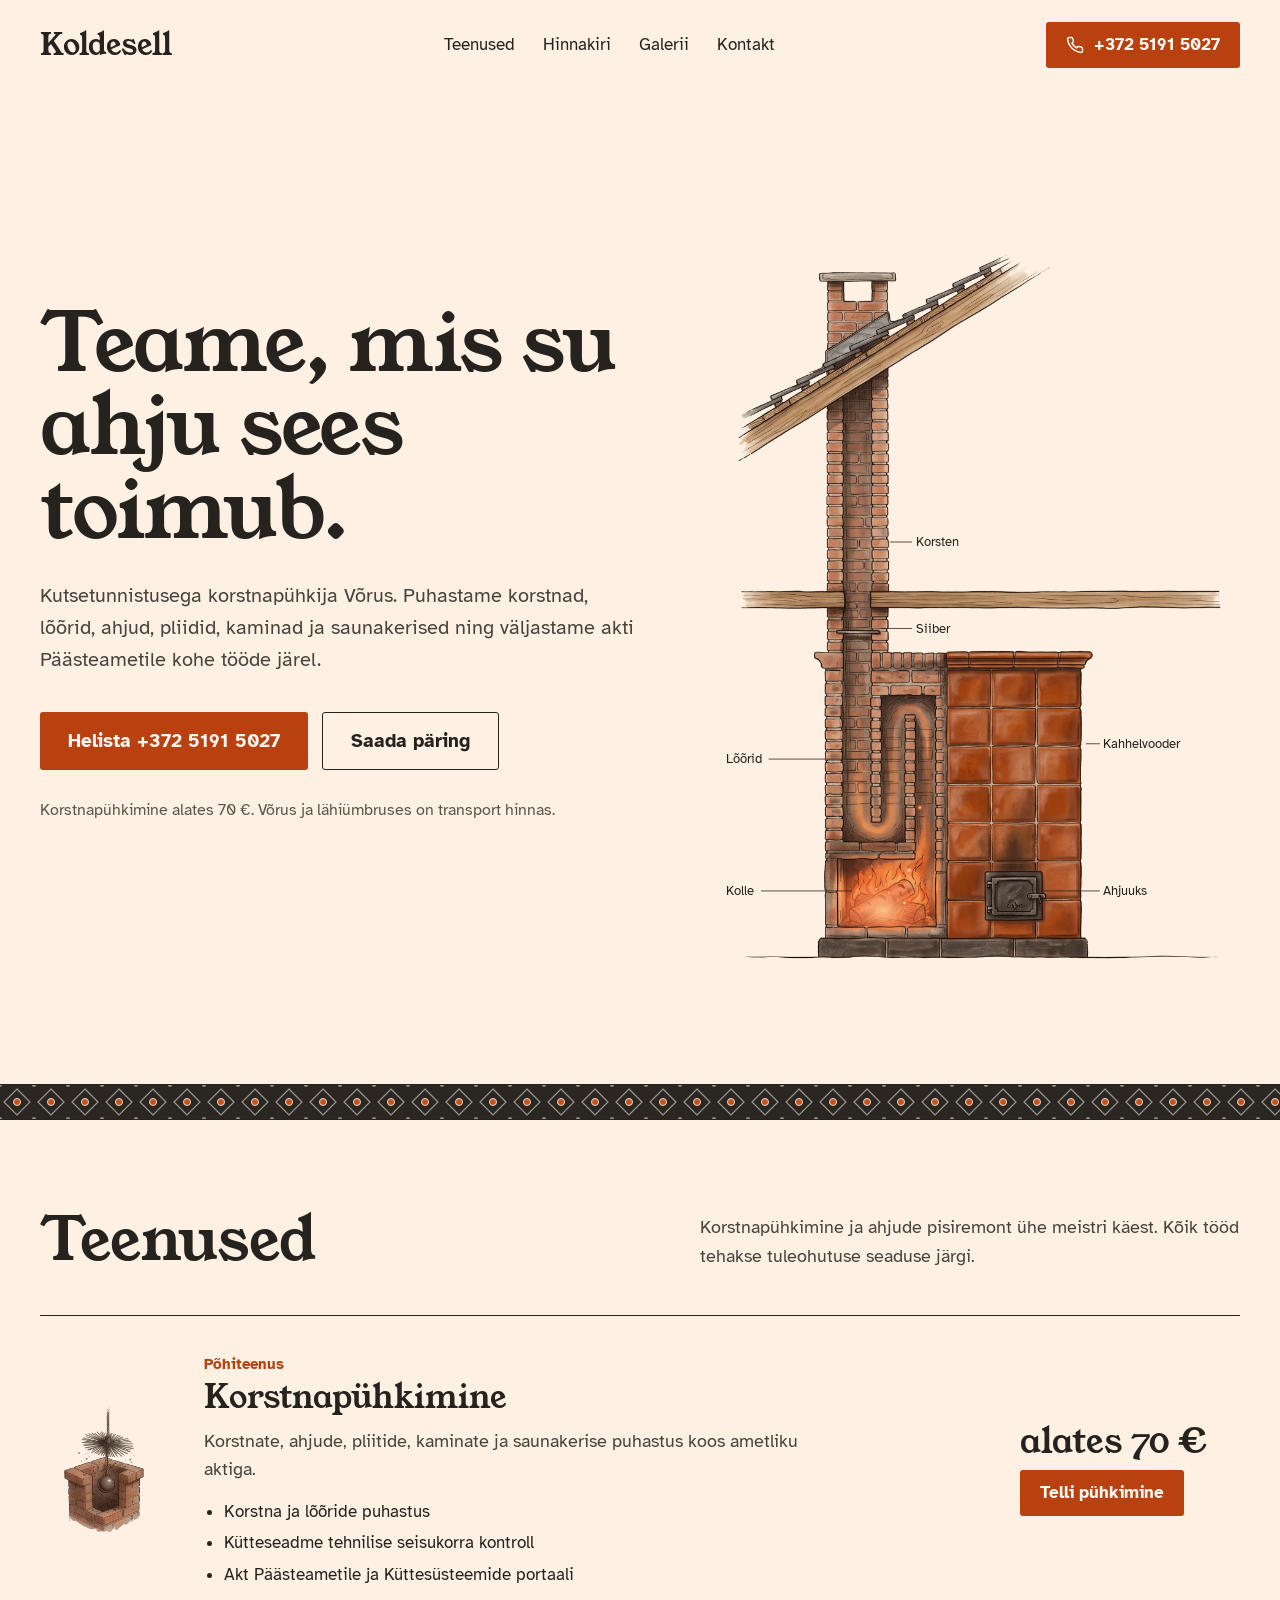
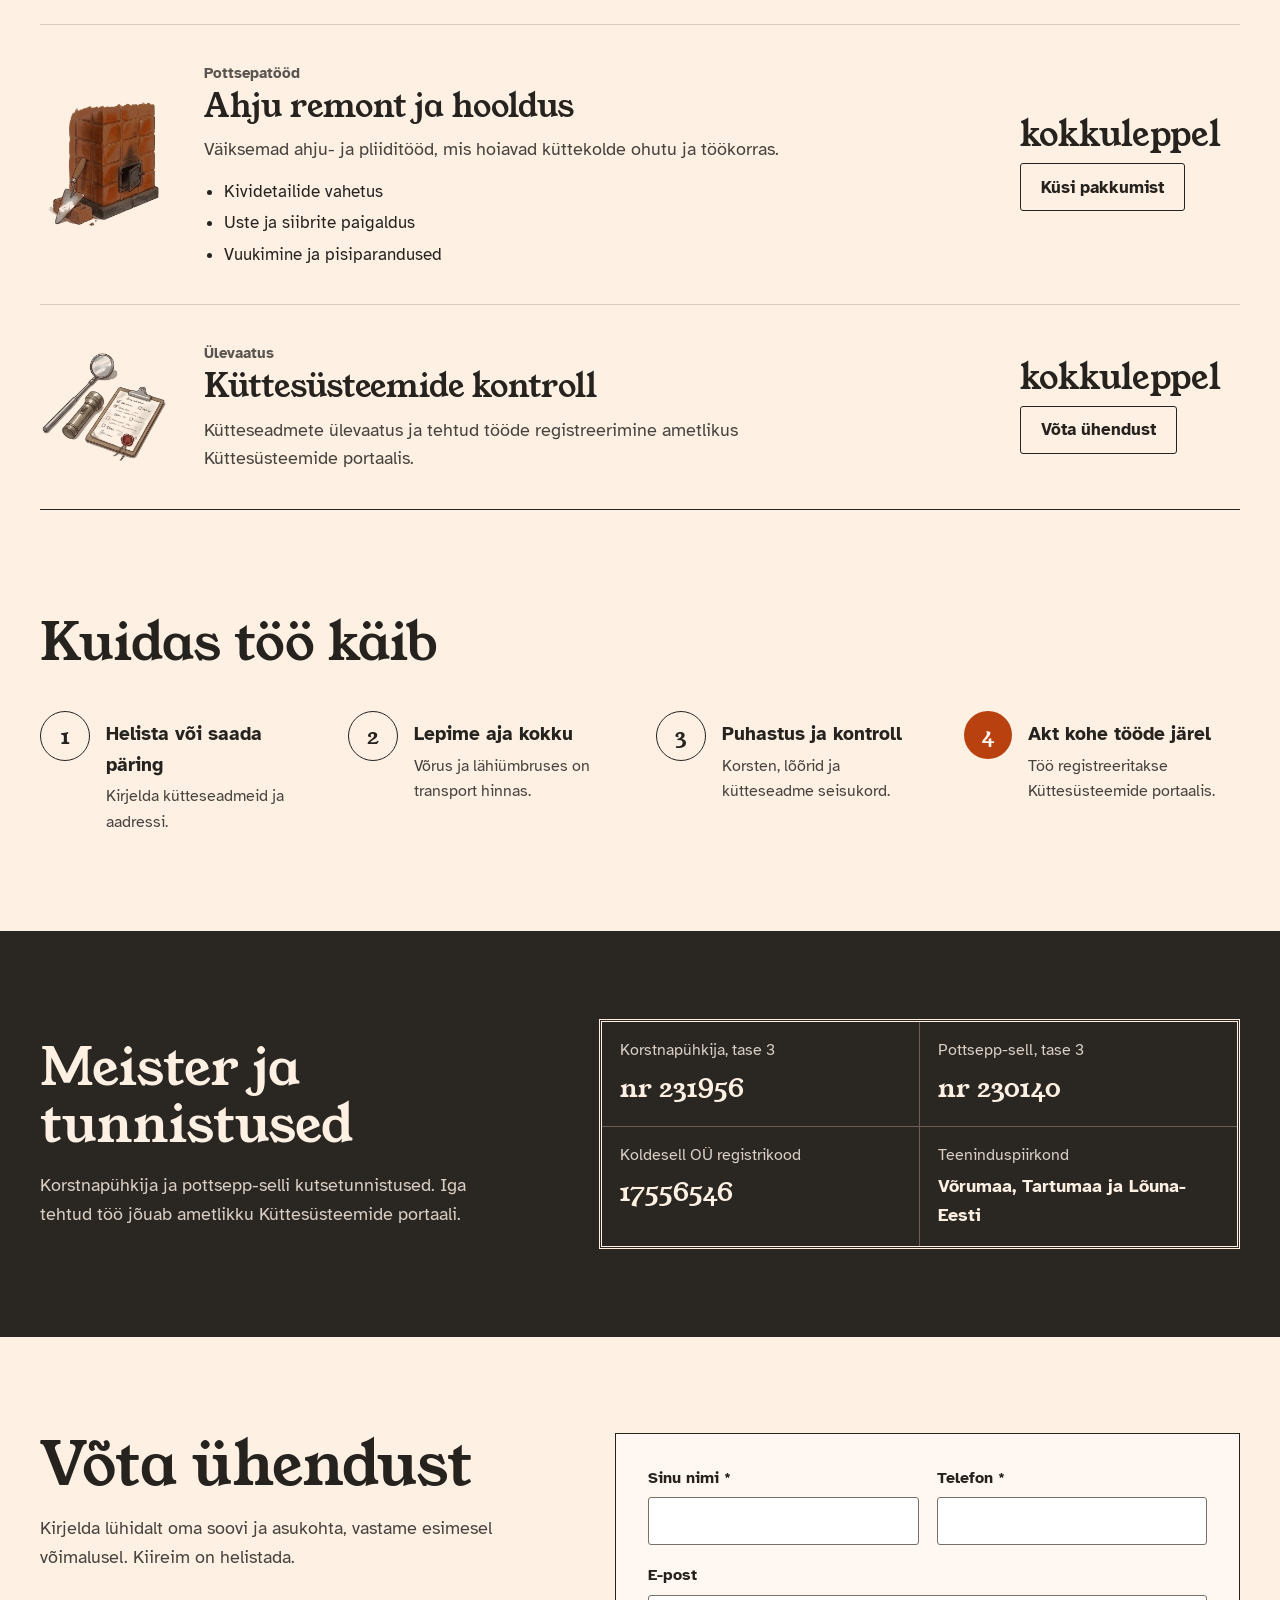
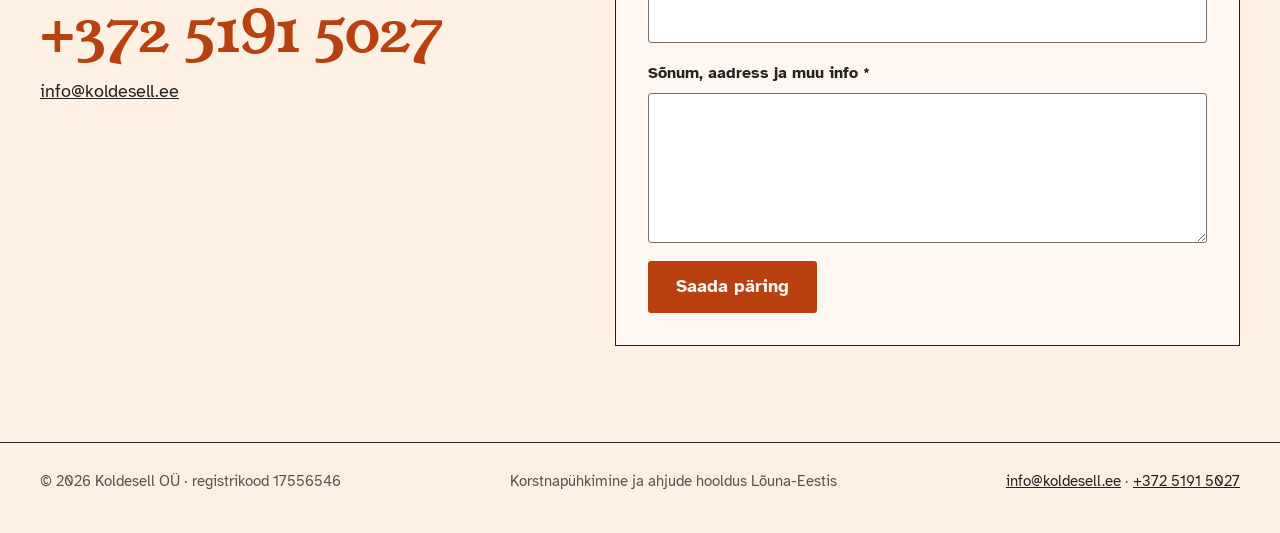
==== commit 0ca2a688: "Uus kujundus: tänuleht, CMS-i märgised ja tekstiparandused - edukas.html uues kujunduses ja sina-vor" ====
--- a/index.html
+++ b/index.html
@@ -31,11 +31,8 @@
 .koldesell-kuma{animation:koldesell-kuma 2.6s ease-in-out infinite alternate}
 @keyframes koldesell-pahv{0%{transform:translate(0,0) scale(.35);opacity:0}10%{opacity:.8}45%{transform:translate(70px,-200px) scale(1.6);opacity:.55}100%{transform:translate(400px,-380px) scale(3.2);opacity:0}}
 .koldesell-pahv{transform-box:fill-box;transform-origin:center;opacity:0;will-change:transform,opacity;animation:koldesell-pahv 6.6s cubic-bezier(.25,.6,.45,1) infinite}
-@keyframes koldesell-voog{to{stroke-dashoffset:-1}}
-@keyframes koldesell-ilmu{to{opacity:.4}}
-.koldesell-voog{stroke-dasharray:.045 .03;opacity:0;animation:koldesell-voog 12s linear .6s infinite,koldesell-ilmu 1.5s ease .6s forwards}
-@media (max-width: 640px){.kl-m-kesk{text-align:center}.kl-m-kesk p{margin-left:auto!important;margin-right:auto!important}.kl-m-kesk > div{justify-content:center}.kl-m-pais{justify-content:center!important;text-align:center}.kl-m-teenus{justify-content:center}.kl-m-teenus > div:last-child{flex-basis:100%!important;align-items:center!important}}
-@media (prefers-reduced-motion: reduce){.koldesell-kuma{animation:none;opacity:.6}.koldesell-sadem{display:none}.koldesell-voog{animation:none;opacity:.3}.koldesell-pahv{animation:none;opacity:.35}}
+@media (max-width: 640px){.kl-m-pais > nav{justify-content:center;gap:6px 20px!important}.kl-m-kesk{text-align:center}.kl-m-kesk p{margin-left:auto!important;margin-right:auto!important}.kl-m-kesk > div{justify-content:center}.kl-m-pais{justify-content:center!important;text-align:center}.kl-m-teenus{justify-content:center}.kl-m-teenus > div:last-child{flex-basis:100%!important;align-items:center!important}}
+@media (prefers-reduced-motion: reduce){.koldesell-kuma{animation:none;opacity:.6}.koldesell-sadem{display:none}.koldesell-pahv{animation:none;opacity:.35}}
 </style>
     <!-- cms:jsonld -->
     <script type="application/ld+json">
@@ -172,16 +169,16 @@
 
 <header>
 <div class="kl-m-pais" style="max-width: 1200px; margin: 0 auto; padding: 22px 24px; display: flex; flex-wrap: wrap; align-items: center; justify-content: space-between; gap: 14px 32px">
-<a href="#" style="font-family: 'Young Serif', Georgia, serif; font-size: 30px; line-height: 1; text-decoration: none; color: #26231F">Koldesell</a>
+<a href="index.html" style="font-family: 'Young Serif', Georgia, serif; font-size: 30px; line-height: 1; text-decoration: none; color: #26231F">Koldesell</a>
 <nav aria-label="Peamenüü" style="display: flex; flex-wrap: wrap; gap: 6px 28px; font-size: 17px">
 <a href="#teenused" style="text-decoration: none">Teenused</a>
 <a href="hinnakiri.html" style="text-decoration: none">Hinnakiri</a>
 <a href="galerii.html" style="text-decoration: none">Galerii</a>
 <a href="#kontakt" style="text-decoration: none">Kontakt</a>
 </nav>
-<a href="tel:+37251915027" style="display: inline-flex; align-items: center; gap: 10px; min-height: 46px; padding: 0 20px; border-radius: 3px; background: #B8410F; color: #FFF8F2; text-decoration: none; font-weight: 700; font-size: 17px">
+<a href="tel:+37251915027" data-cms-link="telefon" style="display: inline-flex; align-items: center; gap: 10px; min-height: 46px; padding: 0 20px; border-radius: 3px; background: #B8410F; color: #FFF8F2; text-decoration: none; font-weight: 700; font-size: 17px">
 <svg aria-hidden="true" width="18" height="18" viewBox="0 0 24 24" fill="none" stroke="currentColor" stroke-width="2" stroke-linecap="round" stroke-linejoin="round"><path d="M22 16.9v3a2 2 0 0 1-2.2 2 19.8 19.8 0 0 1-8.6-3.1 19.5 19.5 0 0 1-6-6A19.8 19.8 0 0 1 2.1 4.2 2 2 0 0 1 4.1 2h3a2 2 0 0 1 2 1.7c.1.9.4 1.8.7 2.7a2 2 0 0 1-.5 2.1L8 9.8a16 16 0 0 0 6 6l1.3-1.3a2 2 0 0 1 2.1-.4c.9.3 1.8.6 2.7.7a2 2 0 0 1 1.7 2z"></path></svg>
-+372 5191 5027</a>
+<span data-cms="telefon">+372 5191 5027</span></a>
 </div>
 </header>
 
@@ -190,10 +187,10 @@
 <h1 style="margin: 0; font-family: 'Young Serif', Georgia, serif; font-weight: 400; font-size: clamp(46px, 6.4vw, 84px); line-height: 1.02; letter-spacing: -0.015em">Teame, mis su ahju sees toimub.</h1>
 <p style="margin: 28px 0 0; max-width: 30em; font-size: 20px; color: #47433D">Kutsetunnistusega korstnapühkija Võrus. Puhastame korstnad, lõõrid, ahjud, pliidid, kaminad ja saunakerised ning väljastame akti Päästeametile kohe tööde järel.</p>
 <div style="margin-top: 36px; display: flex; flex-wrap: wrap; gap: 14px">
-<a href="tel:+37251915027" style="display: inline-flex; align-items: center; min-height: 56px; padding: 0 28px; border-radius: 3px; background: #B8410F; color: #FFF8F2; text-decoration: none; font-weight: 700; font-size: 19px">Helista +372 5191 5027</a>
+<a href="tel:+37251915027" data-cms-link="telefon" style="display: inline-flex; align-items: center; min-height: 56px; padding: 0 28px; border-radius: 3px; background: #B8410F; color: #FFF8F2; text-decoration: none; font-weight: 700; font-size: 19px"><span>Helista <span data-cms="telefon">+372 5191 5027</span></span></a>
 <a href="#kontakt" style="display: inline-flex; align-items: center; min-height: 56px; padding: 0 28px; border-radius: 3px; border: 1.5px solid #26231F; text-decoration: none; font-weight: 700; font-size: 19px">Saada päring</a>
 </div>
-<p style="margin: 28px 0 0; font-size: 16px; color: #5A554E">Korstnapühkimine alates 70 €. Võrus ja lähiümbruses on transport hinnas.</p>
+<p style="margin: 28px 0 0; font-size: 16px; color: #5A554E">Korstnapühkimine alates <span data-cms="baashind">70</span> €. Võrus ja lähiümbruses on transport hinnas.</p>
 </div>
 
 <figure style="flex: 1 1 400px; max-width: 520px; margin: 0 auto; min-width: 0">
@@ -201,8 +198,6 @@
 <defs>
 <radialGradient id="kl-kuma" cx="45%" cy="78%" r="70%"><stop offset="0" stop-color="#FFC48A"></stop><stop offset="0.45" stop-color="#F26B38" stop-opacity="0.7"></stop><stop offset="1" stop-color="#D9531E" stop-opacity="0"></stop></radialGradient>
 <filter id="kl-hoog" x="-20%" y="-20%" width="140%" height="140%"><feGaussianBlur stdDeviation="5" result="b"></feGaussianBlur><feMerge><feMergeNode in="b"></feMergeNode><feMergeNode in="SourceGraphic"></feMergeNode></feMerge></filter>
-<filter id="kl-toss" filterUnits="userSpaceOnUse" x="0" y="-400" width="1696" height="2928"><feTurbulence type="fractalNoise" baseFrequency="0.011" numOctaves="3" seed="7" result="n"></feTurbulence><feDisplacementMap in="SourceGraphic" in2="n" scale="66" xChannelSelector="R" yChannelSelector="G" result="d"></feDisplacementMap><feGaussianBlur in="d" stdDeviation="8"></feGaussianBlur></filter>
-<filter id="kl-voog" filterUnits="userSpaceOnUse" x="0" y="-400" width="1696" height="2928"><feTurbulence type="fractalNoise" baseFrequency="0.017" numOctaves="2" seed="4" result="n"></feTurbulence><feDisplacementMap in="SourceGraphic" in2="n" scale="22" xChannelSelector="R" yChannelSelector="G" result="d"></feDisplacementMap><feGaussianBlur in="d" stdDeviation="13"></feGaussianBlur></filter>
 <radialGradient id="kl-pahv"><stop offset="0" stop-color="#857C75" stop-opacity="0.75"></stop><stop offset="0.5" stop-color="#857C75" stop-opacity="0.4"></stop><stop offset="1" stop-color="#857C75" stop-opacity="0"></stop></radialGradient>
 <radialGradient id="kl-pahv2"><stop offset="0" stop-color="#A39B94" stop-opacity="0.7"></stop><stop offset="0.55" stop-color="#A39B94" stop-opacity="0.35"></stop><stop offset="1" stop-color="#A39B94" stop-opacity="0"></stop></radialGradient>
 <radialGradient id="kl-sade"><stop offset="0" stop-color="#FFF4D6"></stop><stop offset="0.22" stop-color="#FFC27F"></stop><stop offset="0.45" stop-color="#F26B38" stop-opacity="0.55"></stop><stop offset="1" stop-color="#D9531E" stop-opacity="0"></stop></radialGradient>
@@ -309,7 +304,7 @@
 </ul>
 </div>
 <div style="flex: 0 1 220px; display: flex; flex-direction: column; gap: 12px; align-items: flex-start">
-<span style="font-family: 'Young Serif', Georgia, serif; font-size: 34px; line-height: 1">alates 70 €</span>
+<span style="font-family: 'Young Serif', Georgia, serif; font-size: 34px; line-height: 1">alates <span data-cms="baashind">70</span> €</span>
 <a href="#kontakt" style="display: inline-flex; align-items: center; min-height: 46px; padding: 0 20px; border-radius: 3px; background: #B8410F; color: #FFF8F2; text-decoration: none; font-weight: 700; font-size: 17px">Telli pühkimine</a>
 </div>
 </article>
@@ -340,7 +335,7 @@
 <p style="margin: 10px 0 0; max-width: 34em; color: #47433D">Kütteseadmete ülevaatus ja tehtud tööde registreerimine ametlikus Küttesüsteemide portaalis.</p>
 </div>
 <div style="flex: 0 1 220px; display: flex; flex-direction: column; gap: 12px; align-items: flex-start">
-<span style="font-family: 'Young Serif', Georgia, serif; font-size: 34px; line-height: 1">küsi hinda</span>
+<span style="font-family: 'Young Serif', Georgia, serif; font-size: 34px; line-height: 1">kokkuleppel</span>
 <a href="#kontakt" style="display: inline-flex; align-items: center; min-height: 46px; padding: 0 20px; border-radius: 3px; border: 1.5px solid #26231F; text-decoration: none; font-weight: 700; font-size: 17px">Võta ühendust</a>
 </div>
 </article>
@@ -373,14 +368,14 @@
 <section style="background: #2A2622; color: #FEF0E3">
 <div style="max-width: 1200px; margin: 0 auto; padding: 88px 24px; display: flex; flex-wrap: wrap; align-items: center; gap: 40px 64px">
 <div class="kl-m-kesk" style="flex: 1 1 340px">
-<h2 style="margin: 0; font-family: 'Young Serif', Georgia, serif; font-weight: 400; font-size: clamp(36px, 4.4vw, 52px); line-height: 1.1">Meister ja paberid</h2>
+<h2 style="margin: 0; font-family: 'Young Serif', Georgia, serif; font-weight: 400; font-size: clamp(36px, 4.4vw, 52px); line-height: 1.1">Meister ja tunnistused</h2>
 <p style="margin: 18px 0 0; max-width: 26em; color: #D9CFC5">Korstnapühkija ja pottsepp-selli kutsetunnistused. Iga tehtud töö jõuab ametlikku Küttesüsteemide portaali.</p>
 </div>
 <dl style="flex: 1 1 480px; margin: 0; display: grid; grid-template-columns: repeat(2, minmax(0, 1fr)); border: 3px double #FEF0E3; font-size: 16px">
-<div style="padding: 16px 18px; border-right: 1px solid #6B5F55; border-bottom: 1px solid #6B5F55"><dt style="color: #D9CFC5">Korstnapühkija, tase 3</dt><dd style="margin: 4px 0 0; font-family: 'Young Serif', Georgia, serif; font-size: 26px">nr 231956</dd></div>
-<div style="padding: 16px 18px; border-bottom: 1px solid #6B5F55"><dt style="color: #D9CFC5">Pottsepp-sell, tase 3</dt><dd style="margin: 4px 0 0; font-family: 'Young Serif', Georgia, serif; font-size: 26px">nr 230140</dd></div>
-<div style="padding: 16px 18px; border-right: 1px solid #6B5F55"><dt style="color: #D9CFC5">Koldesell OÜ registrikood</dt><dd style="margin: 4px 0 0; font-family: 'Young Serif', Georgia, serif; font-size: 26px">17556546</dd></div>
-<div style="padding: 16px 18px"><dt style="color: #D9CFC5">Teeninduspiirkond</dt><dd style="margin: 4px 0 0; font-size: 18px; font-weight: 700">Võrumaa, Tartumaa, Lõuna-Eesti</dd></div>
+<div style="padding: 16px 18px; border-right: 1px solid #6B5F55; border-bottom: 1px solid #6B5F55"><dt style="color: #D9CFC5">Korstnapühkija, tase 3</dt><dd style="margin: 4px 0 0; font-family: 'Young Serif', Georgia, serif; font-size: 26px">nr <span data-cms="kutse_korstnapuhkija">231956</span></dd></div>
+<div style="padding: 16px 18px; border-bottom: 1px solid #6B5F55"><dt style="color: #D9CFC5">Pottsepp-sell, tase 3</dt><dd style="margin: 4px 0 0; font-family: 'Young Serif', Georgia, serif; font-size: 26px">nr <span data-cms="kutse_pottsepp">230140</span></dd></div>
+<div style="padding: 16px 18px; border-right: 1px solid #6B5F55"><dt style="color: #D9CFC5">Koldesell OÜ registrikood</dt><dd style="margin: 4px 0 0; font-family: 'Young Serif', Georgia, serif; font-size: 26px"><span data-cms="registrikood">17556546</span></dd></div>
+<div style="padding: 16px 18px"><dt style="color: #D9CFC5">Teeninduspiirkond</dt><dd style="margin: 4px 0 0; font-size: 18px; font-weight: 700"><span data-cms="piirkond">Võrumaa, Tartumaa ja Lõuna-Eesti</span></dd></div>
 </dl>
 </div>
 </section>
@@ -389,8 +384,8 @@
 <div class="kl-m-kesk" style="flex: 1 1 380px; min-width: 0">
 <h2 style="margin: 0; font-family: 'Young Serif', Georgia, serif; font-weight: 400; font-size: clamp(40px, 5vw, 60px); line-height: 1.05">Võta ühendust</h2>
 <p style="margin: 18px 0 0; max-width: 28em; color: #47433D">Kirjelda lühidalt oma soovi ja asukohta, vastame esimesel võimalusel. Kiireim on helistada.</p>
-<a href="tel:+37251915027" style="display: inline-block; margin-top: 30px; font-family: 'Young Serif', Georgia, serif; font-size: clamp(38px, 4.6vw, 58px); line-height: 1.1; text-decoration: none; color: #B8410F">+372 5191 5027</a>
-<p style="margin: 12px 0 0"><a href="mailto:info@koldesell.ee">info@koldesell.ee</a></p>
+<a href="tel:+37251915027" data-cms-link="telefon" style="display: inline-block; margin-top: 30px; font-family: 'Young Serif', Georgia, serif; font-size: clamp(38px, 4.6vw, 58px); line-height: 1.1; text-decoration: none; color: #B8410F"><span data-cms="telefon">+372 5191 5027</span></a>
+<p style="margin: 12px 0 0"><a href="mailto:info@koldesell.ee" data-cms-link="email"><span data-cms="email">info@koldesell.ee</span></a></p>
 </div>
 <form action="https://api.web3forms.com/submit" method="POST" style="flex: 1 1 420px; display: flex; flex-direction: column; gap: 18px; padding: 32px; border: 1.5px solid #26231F; background: #FFF8F2">
 <input type="hidden" name="access_key" value="f7548aac-54a4-4c12-b9eb-7f535fec7bed">
@@ -416,12 +411,12 @@
 
 <footer style="border-top: 1.5px solid #26231F">
 <div class="kl-m-pais" style="max-width: 1200px; margin: 0 auto; padding: 26px 24px 40px; display: flex; flex-wrap: wrap; justify-content: space-between; gap: 10px 32px; font-size: 15px; color: #5A554E">
-<span>© 2026 Koldesell OÜ</span>
+<span>© 2026 Koldesell OÜ · registrikood <span data-cms="registrikood"><span data-cms="registrikood">17556546</span></span></span>
 <span>Korstnapühkimine ja ahjude hooldus Lõuna-Eestis</span>
+<span><a href="mailto:info@koldesell.ee" data-cms-link="email"><span data-cms="email">info@koldesell.ee</span></a> · <a href="tel:+37251915027" data-cms-link="telefon"><span data-cms="telefon">+372 5191 5027</span></a></span>
 </div>
 </footer>
 
 </div>
-
 </body>
 </html>
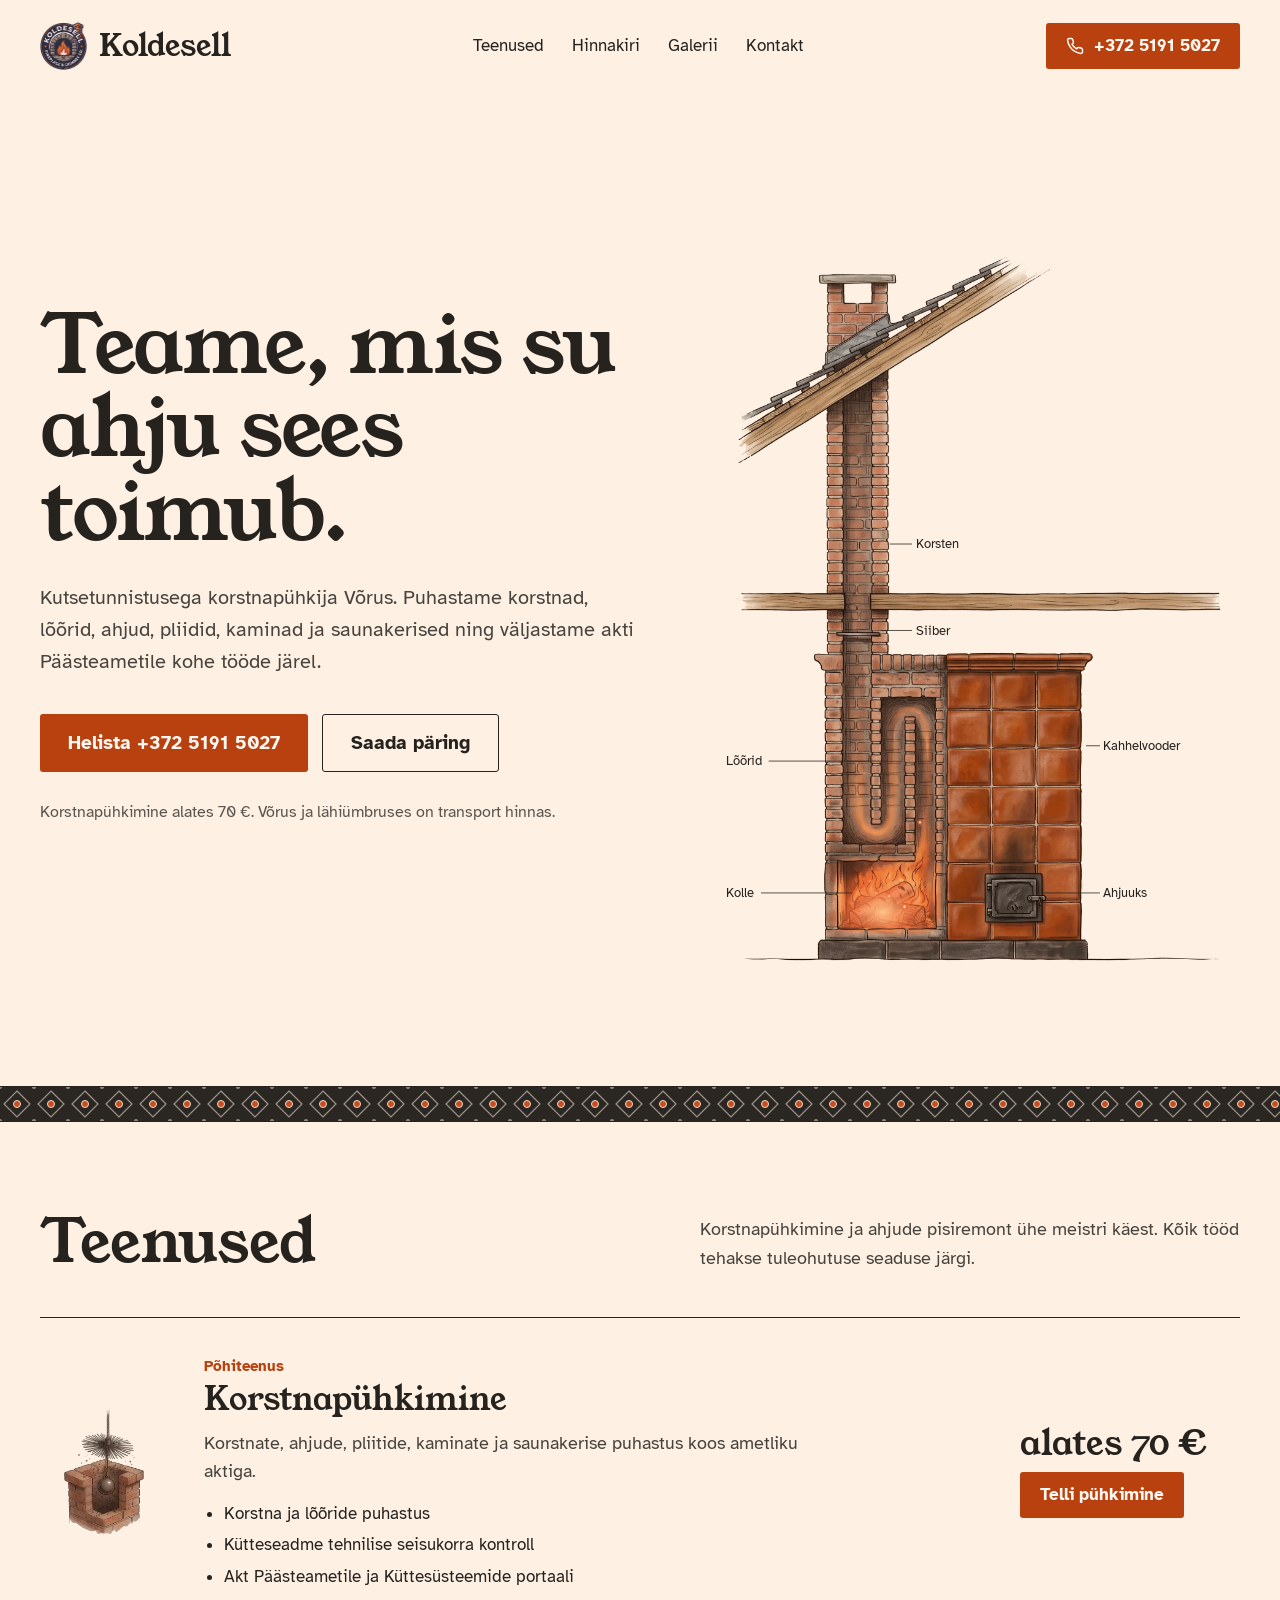
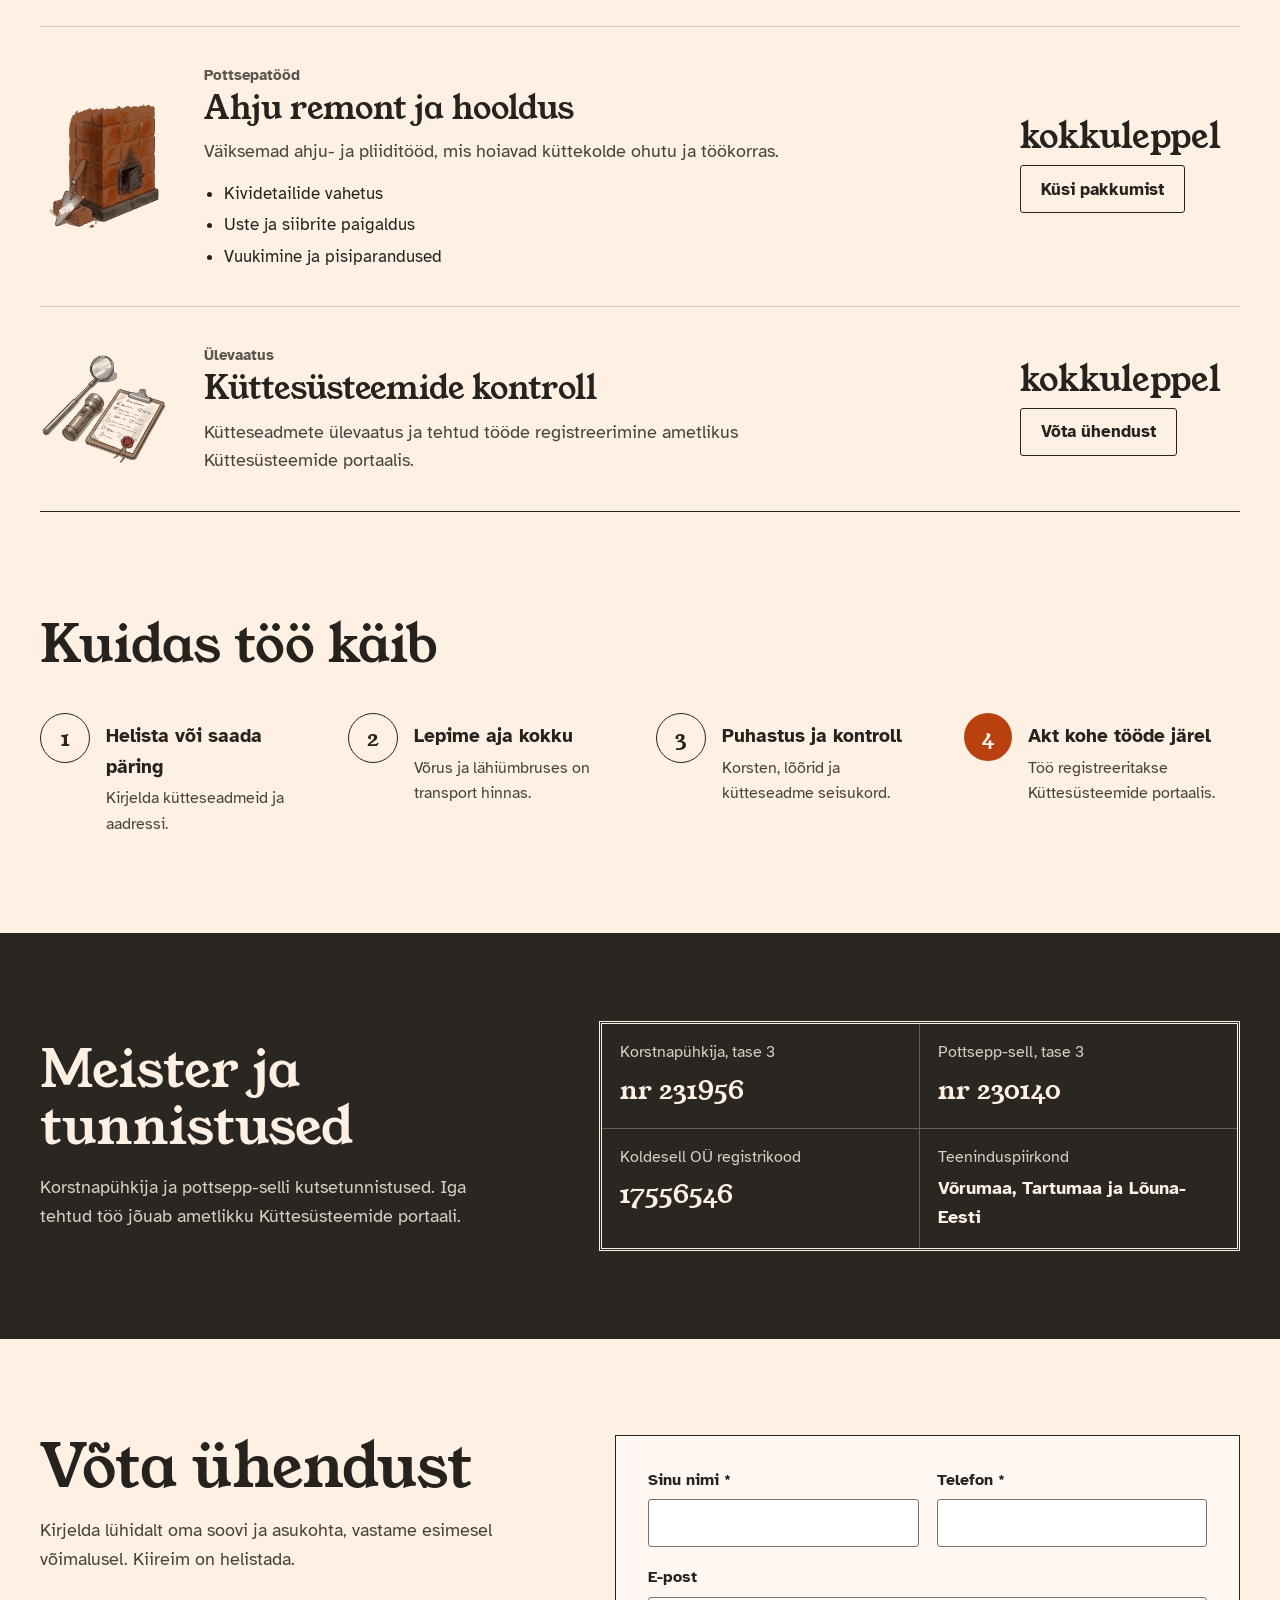
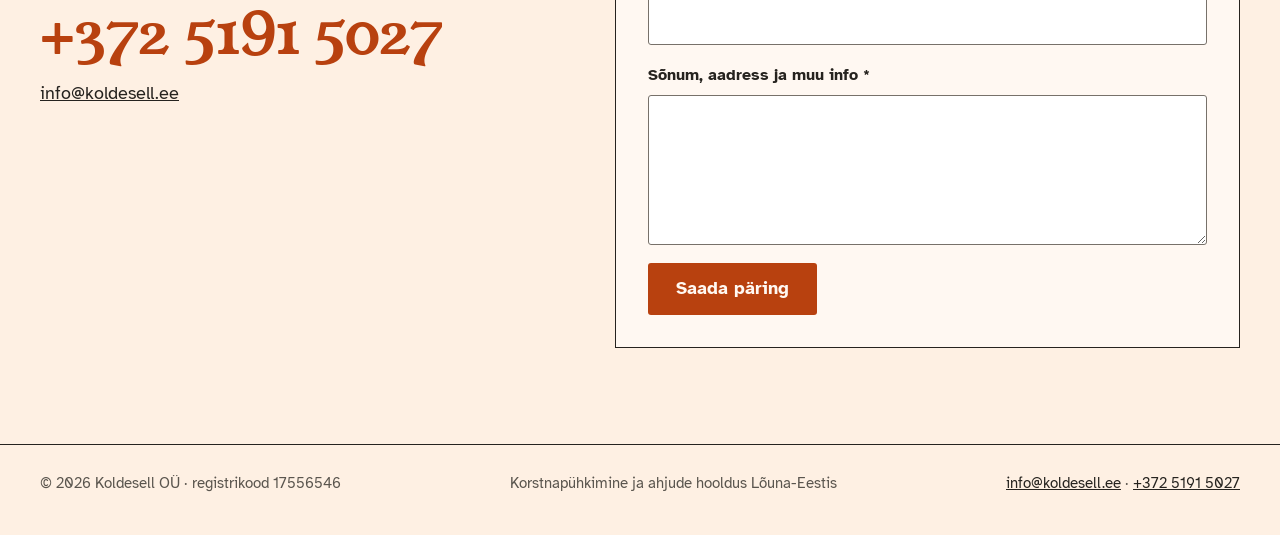
==== commit 92ed2622: "Päisesse logo sõna 'Koldesell' ette kõigil lehtedel Co-Authored-By: Claude Opus 5.5 <noreply@anthrop" ====
--- a/index.html
+++ b/index.html
@@ -169,7 +169,7 @@
 
 <header>
 <div class="kl-m-pais" style="max-width: 1200px; margin: 0 auto; padding: 22px 24px; display: flex; flex-wrap: wrap; align-items: center; justify-content: space-between; gap: 14px 32px">
-<a href="index.html" style="font-family: 'Young Serif', Georgia, serif; font-size: 30px; line-height: 1; text-decoration: none; color: #26231F">Koldesell</a>
+<a href="index.html" style="display: inline-flex; align-items: center; gap: 12px; font-family: 'Young Serif', Georgia, serif; font-size: 30px; line-height: 1; text-decoration: none; color: #26231F"><img src="logo-96.png" alt="" width="47" height="48" style="display: block; width: 47px; height: 48px">Koldesell</a>
 <nav aria-label="Peamenüü" style="display: flex; flex-wrap: wrap; gap: 6px 28px; font-size: 17px">
 <a href="#teenused" style="text-decoration: none">Teenused</a>
 <a href="hinnakiri.html" style="text-decoration: none">Hinnakiri</a>
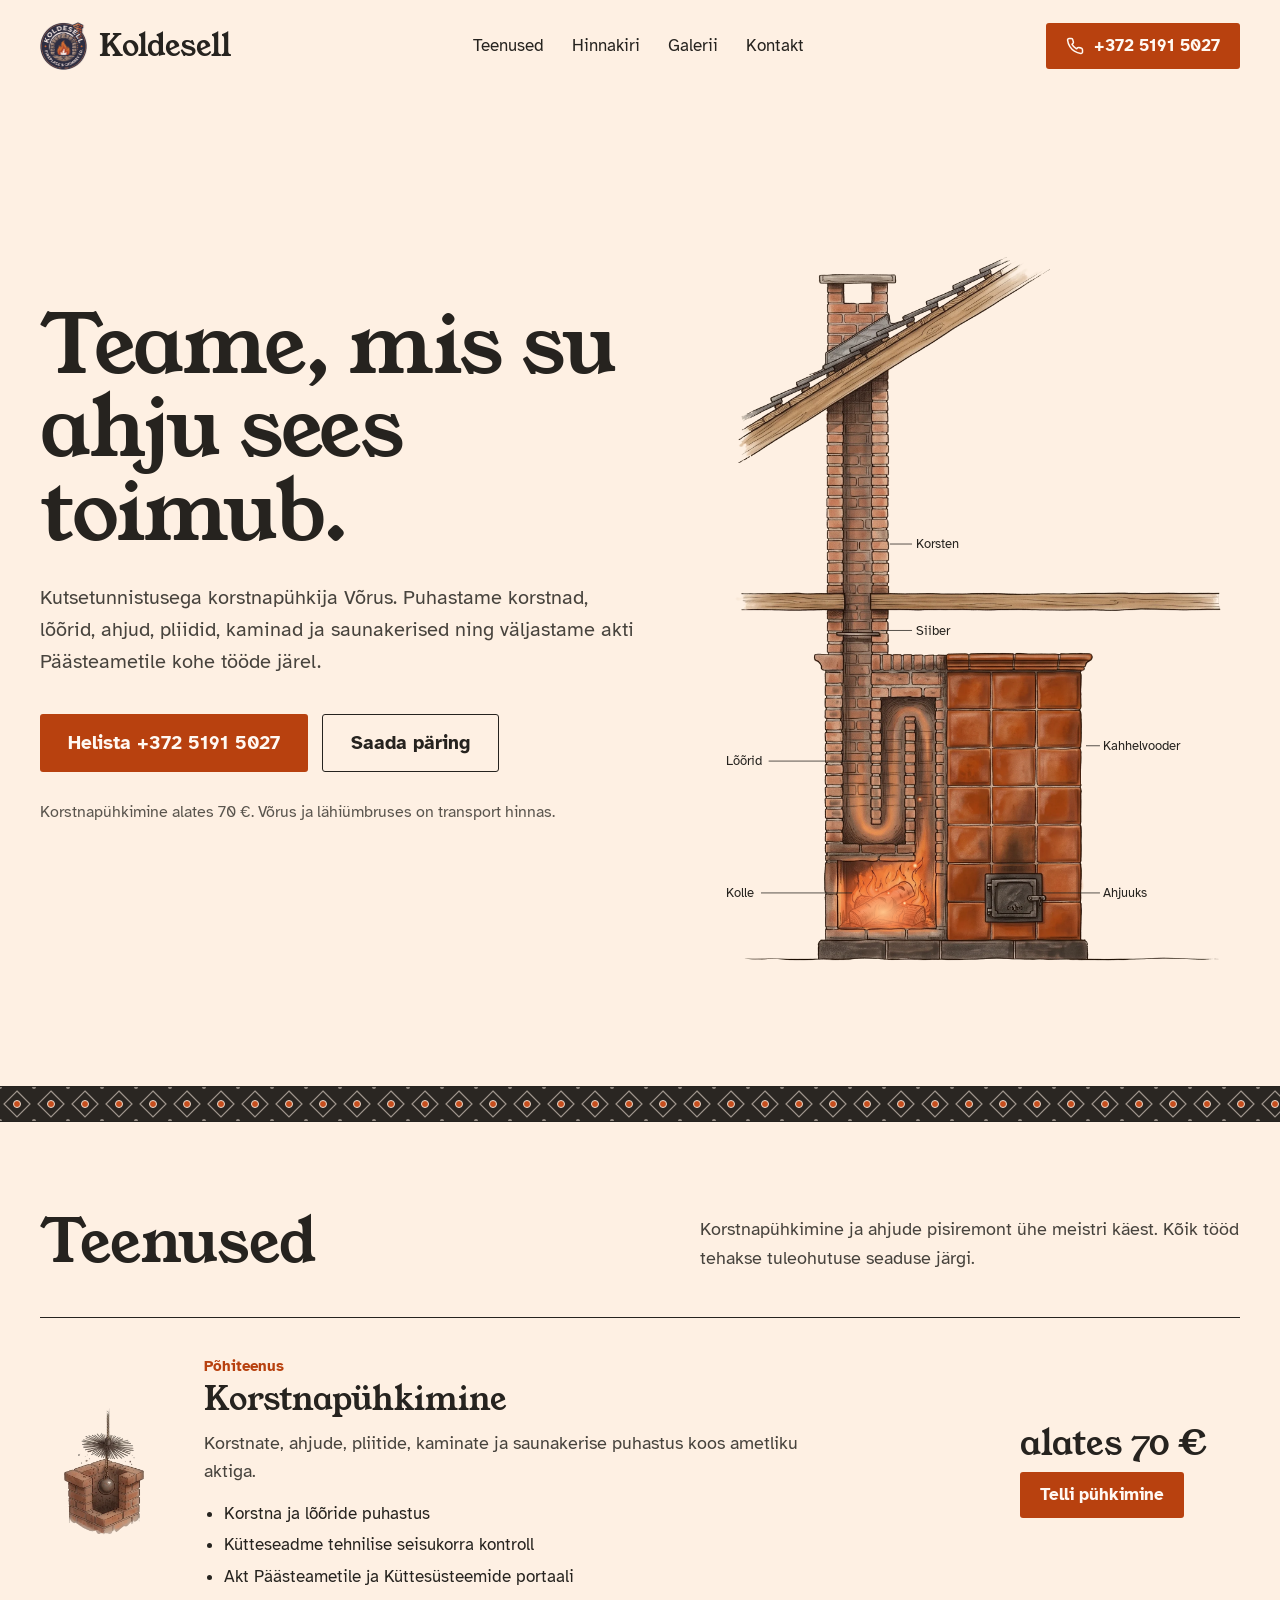
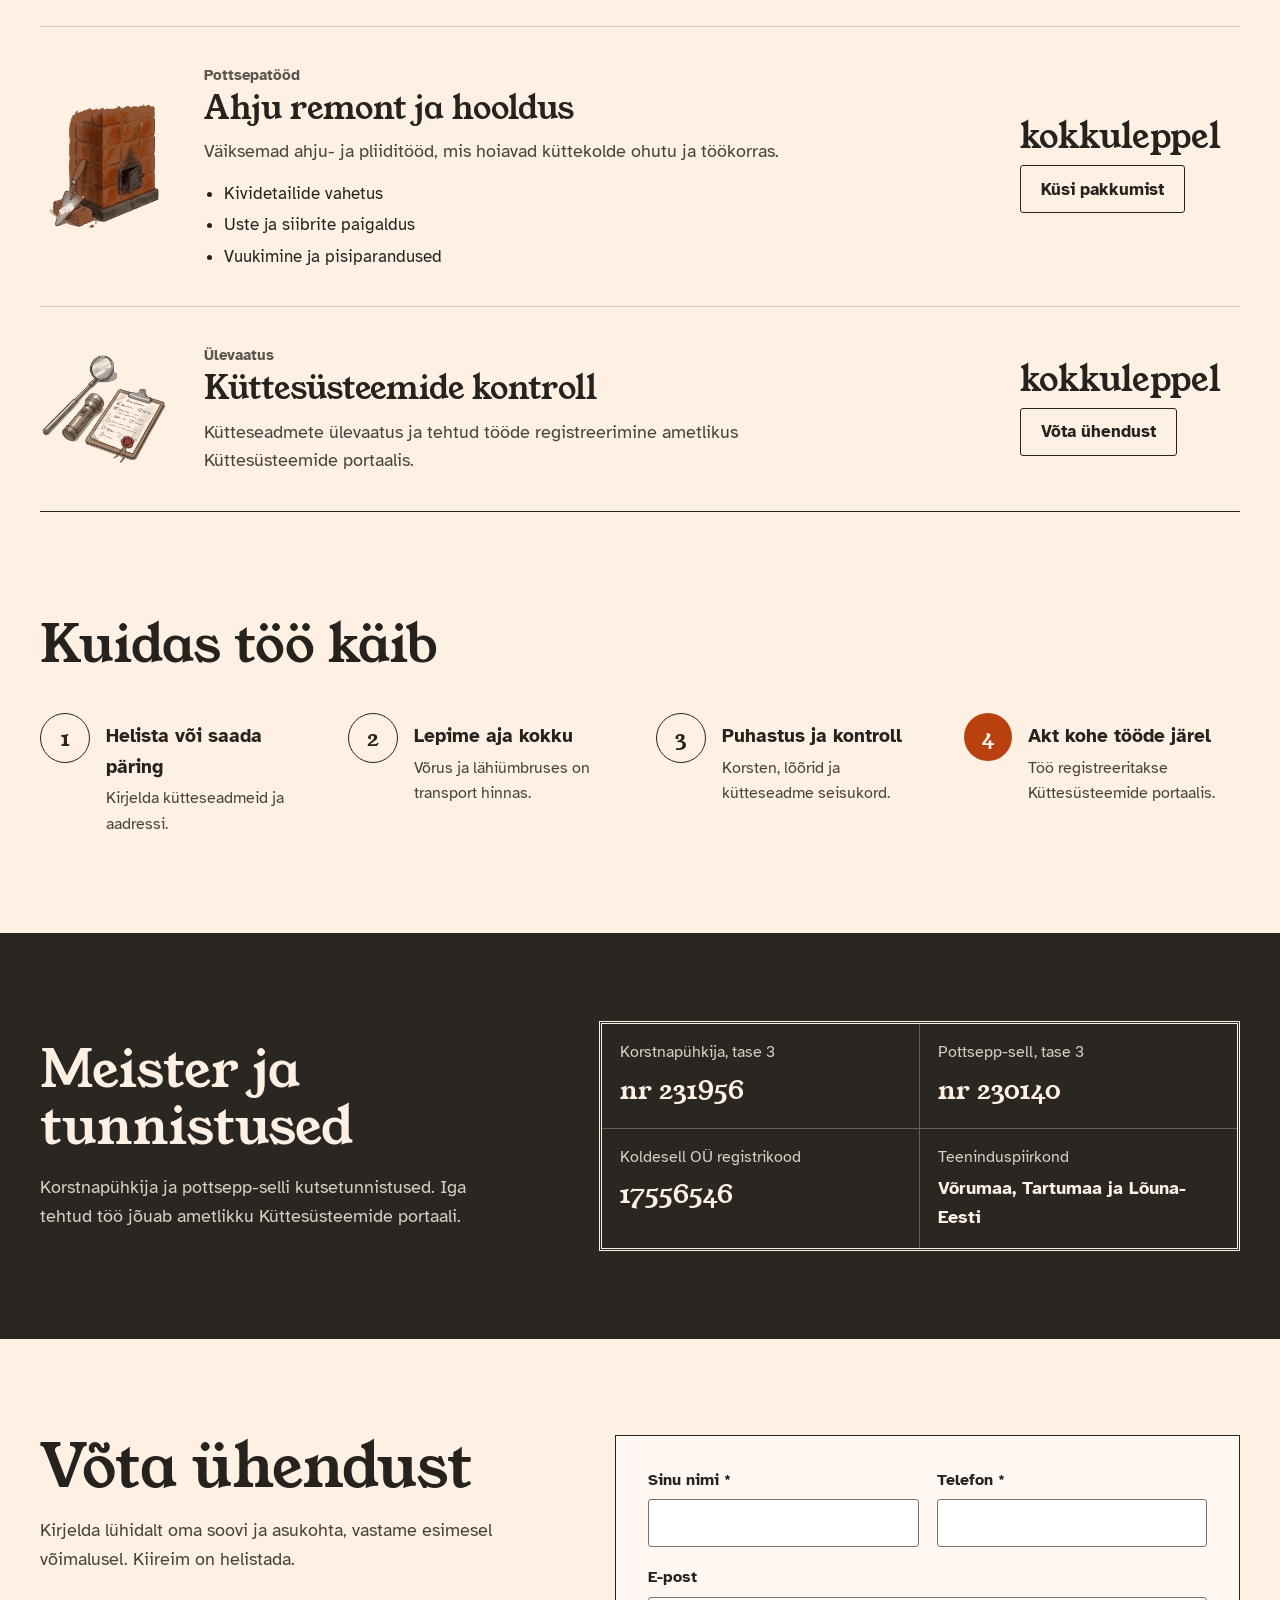
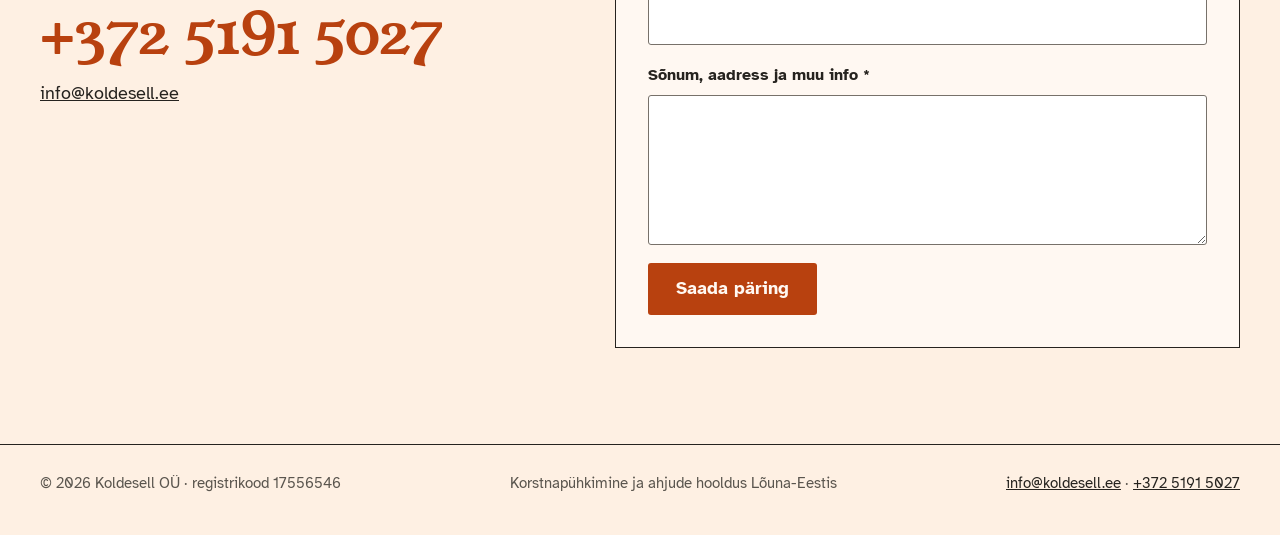
==== commit b8091a83: "Mobiil: tunnistused ühes veerus, pikad sõnad ei lähe üle serva - Avaleht: 'tase 3' ja 'nr ...' ei mu" ====
--- a/index.html
+++ b/index.html
@@ -31,7 +31,8 @@
 .koldesell-kuma{animation:koldesell-kuma 2.6s ease-in-out infinite alternate}
 @keyframes koldesell-pahv{0%{transform:translate(0,0) scale(.35);opacity:0}10%{opacity:.8}45%{transform:translate(70px,-200px) scale(1.6);opacity:.55}100%{transform:translate(400px,-380px) scale(3.2);opacity:0}}
 .koldesell-pahv{transform-box:fill-box;transform-origin:center;opacity:0;will-change:transform,opacity;animation:koldesell-pahv 6.6s cubic-bezier(.25,.6,.45,1) infinite}
-@media (max-width: 640px){.kl-m-pais > nav{justify-content:center;gap:6px 20px!important}.kl-m-kesk{text-align:center}.kl-m-kesk p{margin-left:auto!important;margin-right:auto!important}.kl-m-kesk > div{justify-content:center}.kl-m-pais{justify-content:center!important;text-align:center}.kl-m-teenus{justify-content:center}.kl-m-teenus > div:last-child{flex-basis:100%!important;align-items:center!important}}
+@media (max-width: 400px){.kl-m-teenus h3{font-size:28px!important}}
+@media (max-width: 640px){.kl-m-pais > nav{justify-content:center;gap:6px 20px!important}.kl-tunnistused{grid-template-columns:1fr!important}.kl-tunnistused > div{border-right:0!important;border-bottom:1px solid #6B5F55!important}.kl-tunnistused > div:last-child{border-bottom:0!important}.kl-m-kesk{text-align:center}.kl-m-kesk p{margin-left:auto!important;margin-right:auto!important}.kl-m-kesk > div{justify-content:center}.kl-m-pais{justify-content:center!important;text-align:center}.kl-m-teenus{justify-content:center}.kl-m-teenus > div:last-child{flex-basis:100%!important;align-items:center!important}}
 @media (prefers-reduced-motion: reduce){.koldesell-kuma{animation:none;opacity:.6}.koldesell-sadem{display:none}.koldesell-pahv{animation:none;opacity:.35}}
 </style>
     <!-- cms:jsonld -->
@@ -371,9 +372,9 @@
 <h2 style="margin: 0; font-family: 'Young Serif', Georgia, serif; font-weight: 400; font-size: clamp(36px, 4.4vw, 52px); line-height: 1.1">Meister ja tunnistused</h2>
 <p style="margin: 18px 0 0; max-width: 26em; color: #D9CFC5">Korstnapühkija ja pottsepp-selli kutsetunnistused. Iga tehtud töö jõuab ametlikku Küttesüsteemide portaali.</p>
 </div>
-<dl style="flex: 1 1 480px; margin: 0; display: grid; grid-template-columns: repeat(2, minmax(0, 1fr)); border: 3px double #FEF0E3; font-size: 16px">
-<div style="padding: 16px 18px; border-right: 1px solid #6B5F55; border-bottom: 1px solid #6B5F55"><dt style="color: #D9CFC5">Korstnapühkija, tase 3</dt><dd style="margin: 4px 0 0; font-family: 'Young Serif', Georgia, serif; font-size: 26px">nr <span data-cms="kutse_korstnapuhkija">231956</span></dd></div>
-<div style="padding: 16px 18px; border-bottom: 1px solid #6B5F55"><dt style="color: #D9CFC5">Pottsepp-sell, tase 3</dt><dd style="margin: 4px 0 0; font-family: 'Young Serif', Georgia, serif; font-size: 26px">nr <span data-cms="kutse_pottsepp">230140</span></dd></div>
+<dl class="kl-tunnistused" style="flex: 1 1 480px; margin: 0; display: grid; grid-template-columns: repeat(2, minmax(0, 1fr)); border: 3px double #FEF0E3; font-size: 16px">
+<div style="padding: 16px 18px; border-right: 1px solid #6B5F55; border-bottom: 1px solid #6B5F55"><dt style="color: #D9CFC5">Korstnapühkija, tase&nbsp;3</dt><dd style="margin: 4px 0 0; font-family: 'Young Serif', Georgia, serif; font-size: 26px">nr&nbsp;<span data-cms="kutse_korstnapuhkija">231956</span></dd></div>
+<div style="padding: 16px 18px; border-bottom: 1px solid #6B5F55"><dt style="color: #D9CFC5">Pottsepp-sell, tase&nbsp;3</dt><dd style="margin: 4px 0 0; font-family: 'Young Serif', Georgia, serif; font-size: 26px">nr&nbsp;<span data-cms="kutse_pottsepp">230140</span></dd></div>
 <div style="padding: 16px 18px; border-right: 1px solid #6B5F55"><dt style="color: #D9CFC5">Koldesell OÜ registrikood</dt><dd style="margin: 4px 0 0; font-family: 'Young Serif', Georgia, serif; font-size: 26px"><span data-cms="registrikood">17556546</span></dd></div>
 <div style="padding: 16px 18px"><dt style="color: #D9CFC5">Teeninduspiirkond</dt><dd style="margin: 4px 0 0; font-size: 18px; font-weight: 700"><span data-cms="piirkond">Võrumaa, Tartumaa ja Lõuna-Eesti</span></dd></div>
 </dl>
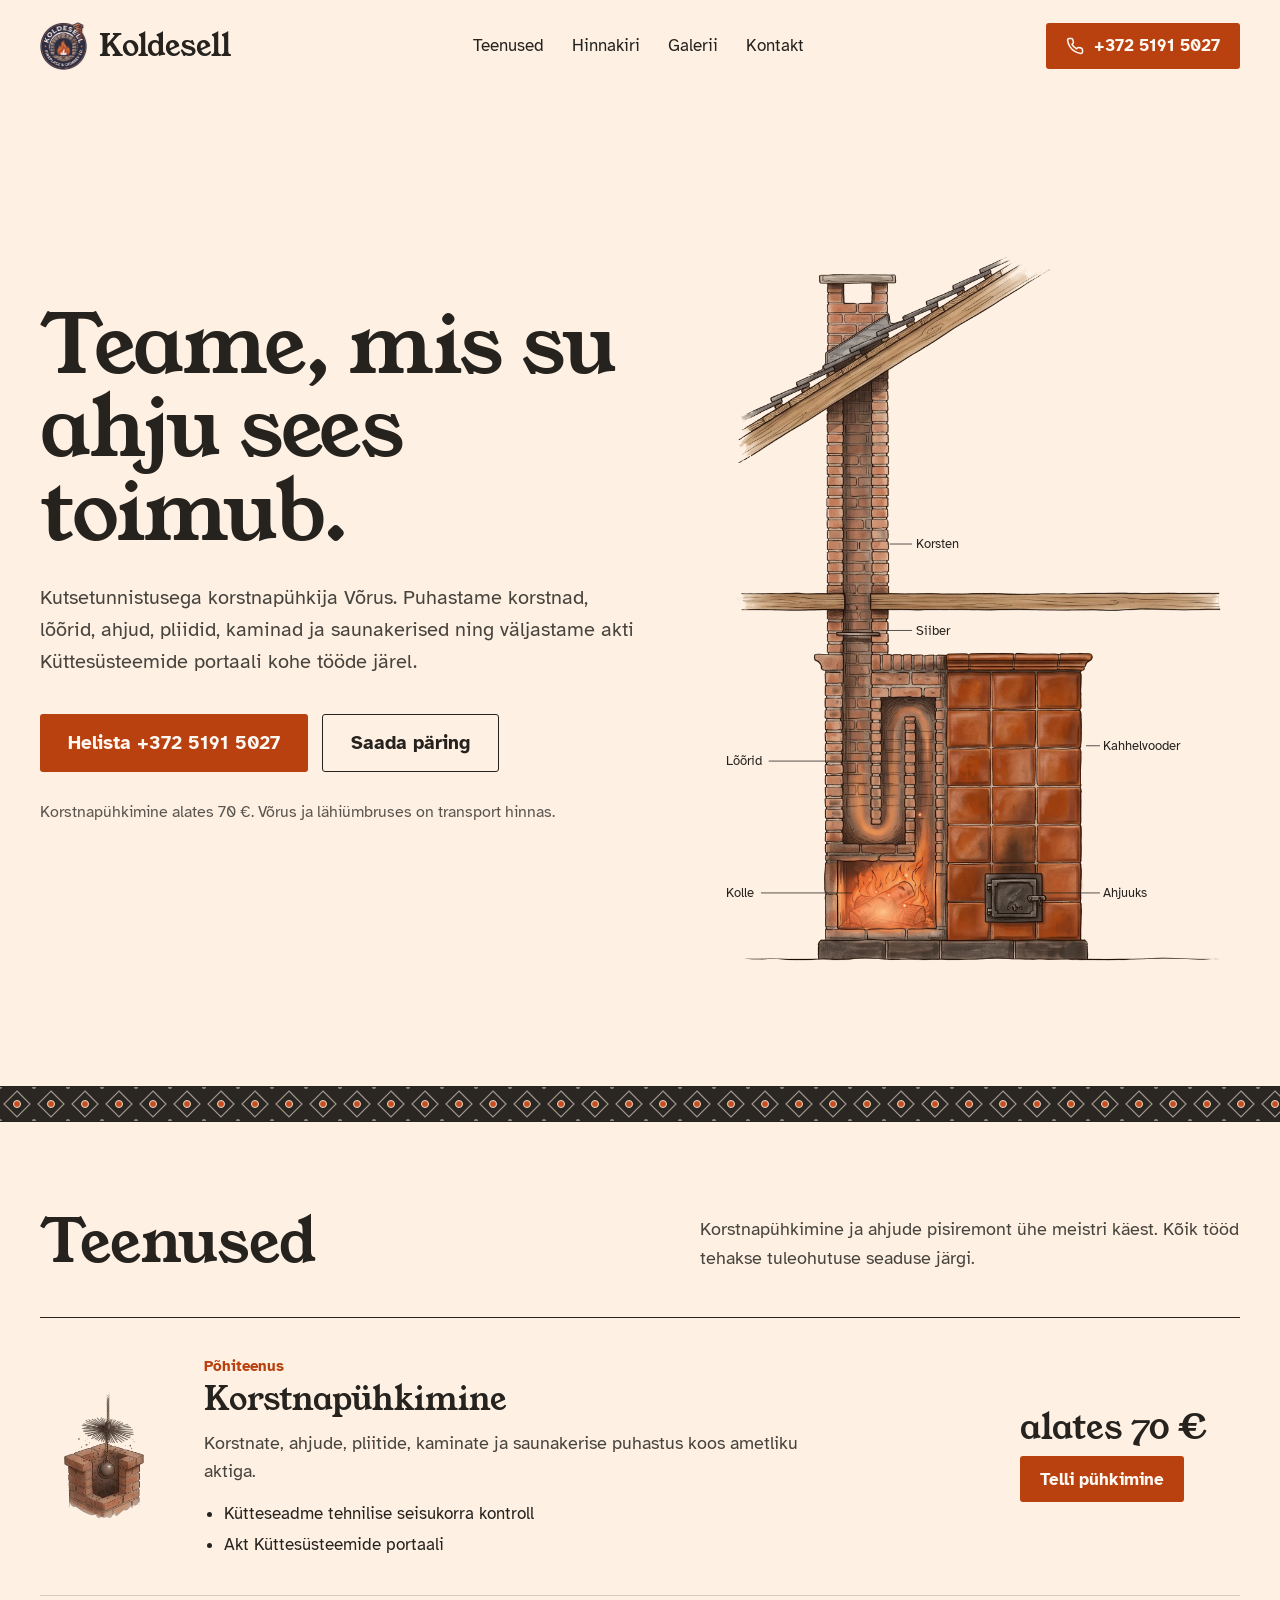
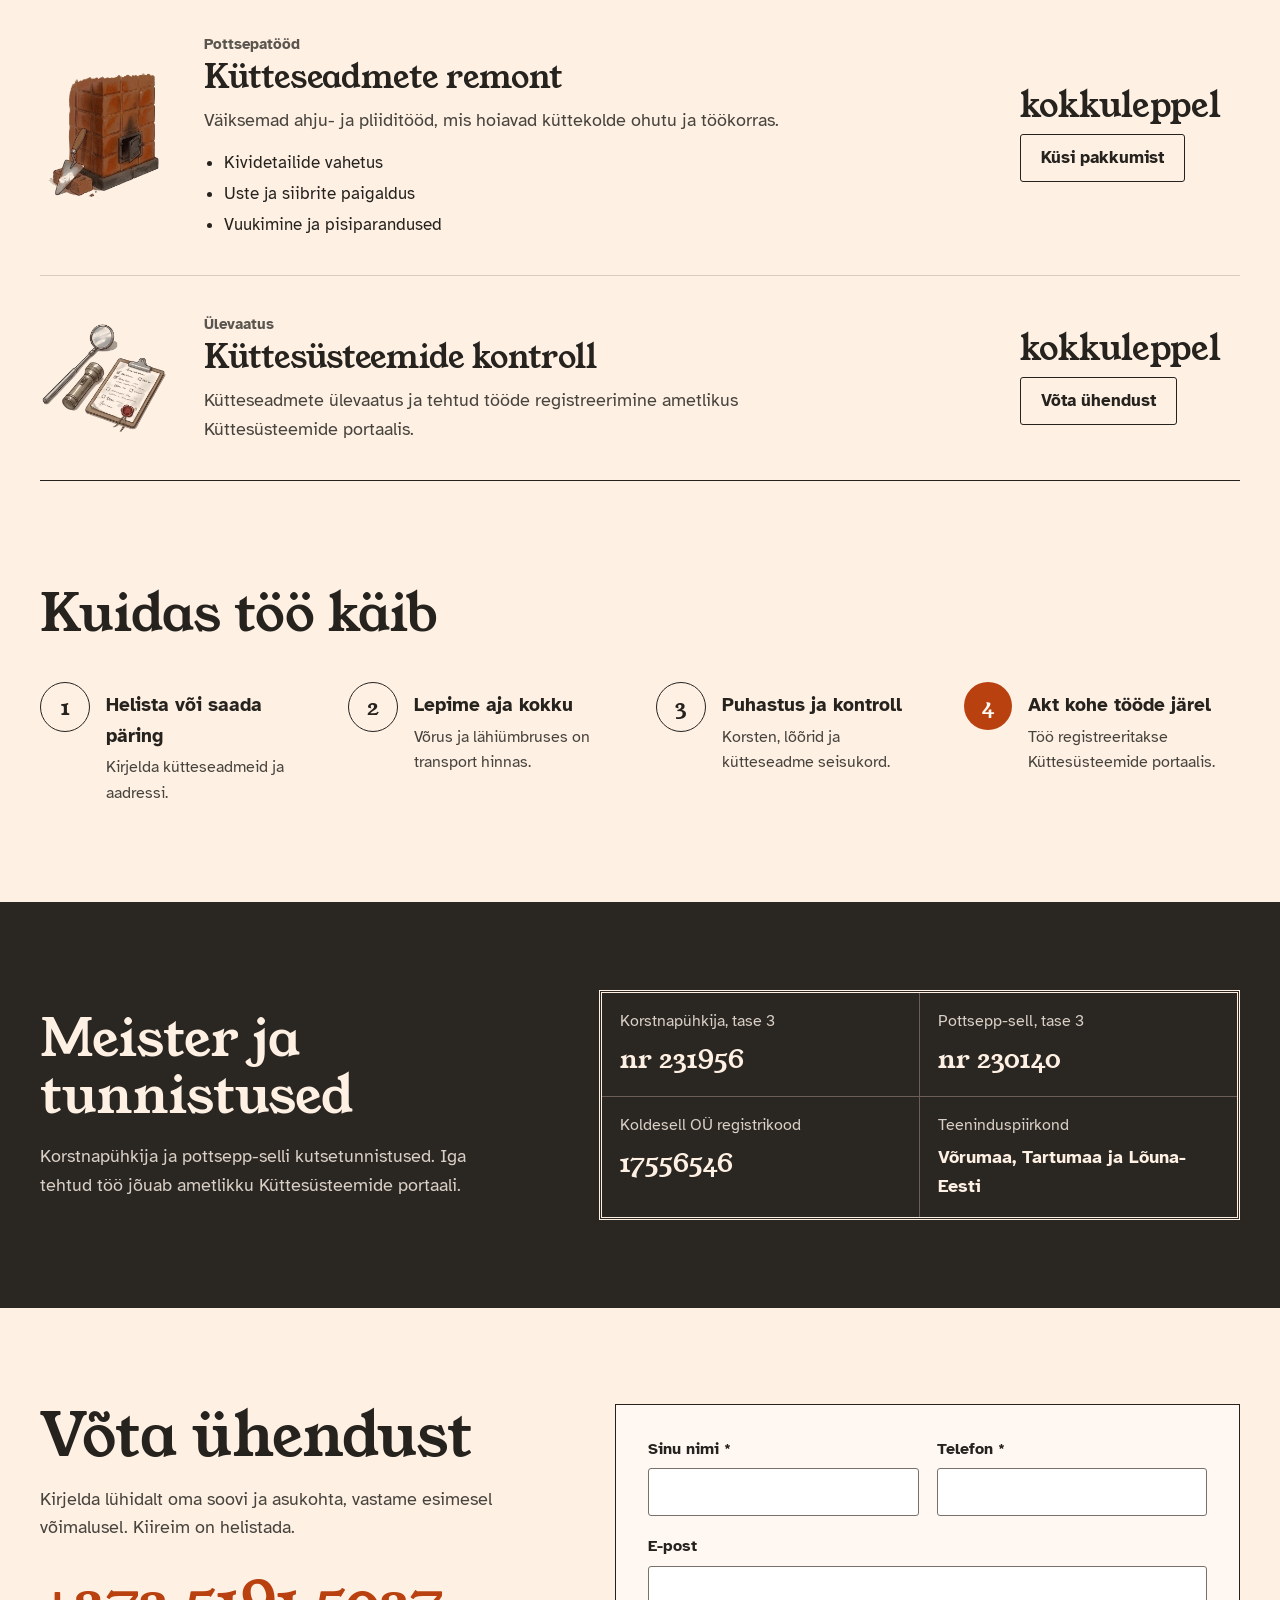
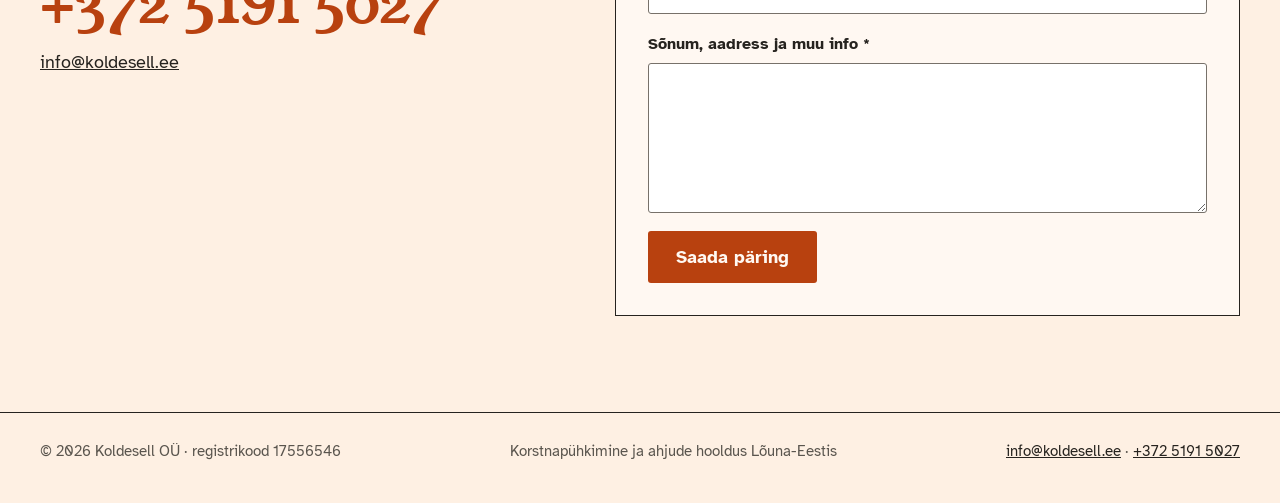
==== commit bef7e28f: "Akt ei lähe Päästeametile; teenuste tekstide parandused - Kõik väited 'akt Päästeametile' asendatud:" ====
--- a/index.html
+++ b/index.html
@@ -5,13 +5,13 @@
 <meta name="viewport" content="width=device-width, initial-scale=1.0">
     <!-- cms:seo -->
     <title>Korstnapühkija Võrus ja Lõuna-Eestis, ahju remont | Koldesell</title>
-    <meta name="description" content="Korstnapühkija Võrus: korstnapühkimine Lõuna-Eestis, ahju remont ja küttesüsteemide kontroll Võrumaal ja Tartumaal. Ametlik akt Päästeametile.">
+    <meta name="description" content="Korstnapühkija Võrus: korstnapühkimine Lõuna-Eestis, ahju remont ja küttesüsteemide kontroll Võrumaal ja Tartumaal. Ametlik akt Küttesüsteemide portaali.">
     <link rel="canonical" href="https://koldesell.ee/">
     <meta property="og:type" content="website">
     <meta property="og:locale" content="et_EE">
     <meta property="og:site_name" content="Koldesell">
     <meta property="og:title" content="Korstnapühkija Võrus – korstnapühkimine Lõuna-Eestis ja ahju remont">
-    <meta property="og:description" content="Ametlik korstnapühkimine ja ahju remont Võrumaal, Tartumaal ja mujal Lõuna-Eestis. Kehtiv akt Päästeametile.">
+    <meta property="og:description" content="Ametlik korstnapühkimine ja ahju remont Võrumaal, Tartumaal ja mujal Lõuna-Eestis. Ametlik akt Küttesüsteemide portaali.">
     <meta property="og:url" content="https://koldesell.ee/">
     <meta property="og:image" content="https://koldesell.ee/logo.png">
     <meta property="og:image:alt" content="Koldesell">
@@ -50,7 +50,7 @@
       "url": "https://koldesell.ee/",
       "logo": "https://koldesell.ee/logo.png",
       "image": "https://koldesell.ee/logo.png",
-      "description": "Korstnapühkija Võrus: korstnapühkimine Lõuna-Eestis, väiksemad ahju remonditööd ja küttesüsteemide kontroll Võrumaal ja Tartumaal. Ametlik akt Päästeametile.",
+      "description": "Korstnapühkija Võrus: korstnapühkimine Lõuna-Eestis, väiksemad ahju remonditööd ja küttesüsteemide kontroll Võrumaal ja Tartumaal. Ametlik akt Küttesüsteemide portaali.",
       "telephone": "+37251915027",
       "email": "info@koldesell.ee",
       "priceRange": "€€",
@@ -133,7 +133,7 @@
             "itemOffered": {
               "@type": "Service",
               "name": "Korstnapühkimine",
-              "description": "Korstnate, ahjude, pliitide ja kaminate puhastamine koos ametliku aktiga Päästeametile ja Küttesüsteemide portaali.",
+              "description": "Korstnate, ahjude, pliitide ja kaminate puhastamine koos ametliku aktiga Küttesüsteemide portaali.",
               "serviceType": "Korstnapühkimine",
               "areaServed": "Lõuna-Eesti"
             },
@@ -186,7 +186,7 @@
 <section style="max-width: 1200px; margin: 0 auto; padding: 24px 24px 72px; display: flex; flex-wrap: wrap; align-items: center; gap: 40px 64px">
 <div class="kl-m-kesk" style="flex: 1 1 440px; min-width: 0">
 <h1 style="margin: 0; font-family: 'Young Serif', Georgia, serif; font-weight: 400; font-size: clamp(46px, 6.4vw, 84px); line-height: 1.02; letter-spacing: -0.015em">Teame, mis su ahju sees toimub.</h1>
-<p style="margin: 28px 0 0; max-width: 30em; font-size: 20px; color: #47433D">Kutsetunnistusega korstnapühkija Võrus. Puhastame korstnad, lõõrid, ahjud, pliidid, kaminad ja saunakerised ning väljastame akti Päästeametile kohe tööde järel.</p>
+<p style="margin: 28px 0 0; max-width: 30em; font-size: 20px; color: #47433D">Kutsetunnistusega korstnapühkija Võrus. Puhastame korstnad, lõõrid, ahjud, pliidid, kaminad ja saunakerised ning väljastame akti Küttesüsteemide portaali kohe tööde järel.</p>
 <div style="margin-top: 36px; display: flex; flex-wrap: wrap; gap: 14px">
 <a href="tel:+37251915027" data-cms-link="telefon" style="display: inline-flex; align-items: center; min-height: 56px; padding: 0 28px; border-radius: 3px; background: #B8410F; color: #FFF8F2; text-decoration: none; font-weight: 700; font-size: 19px"><span>Helista <span data-cms="telefon">+372 5191 5027</span></span></a>
 <a href="#kontakt" style="display: inline-flex; align-items: center; min-height: 56px; padding: 0 28px; border-radius: 3px; border: 1.5px solid #26231F; text-decoration: none; font-weight: 700; font-size: 19px">Saada päring</a>
@@ -299,9 +299,8 @@
 <h3 style="margin: 4px 0 0; font-family: 'Young Serif', Georgia, serif; font-weight: 400; font-size: 32px; line-height: 1.15">Korstnapühkimine</h3>
 <p style="margin: 10px 0 0; max-width: 34em; color: #47433D">Korstnate, ahjude, pliitide, kaminate ja saunakerise puhastus koos ametliku aktiga.</p>
 <ul style="margin: 14px 0 0; padding-left: 20px; font-size: 17px; display: flex; flex-direction: column; gap: 4px">
-<li>Korstna ja lõõride puhastus</li>
 <li>Kütteseadme tehnilise seisukorra kontroll</li>
-<li>Akt Päästeametile ja Küttesüsteemide portaali</li>
+<li>Akt Küttesüsteemide portaali</li>
 </ul>
 </div>
 <div style="flex: 0 1 220px; display: flex; flex-direction: column; gap: 12px; align-items: flex-start">
@@ -314,7 +313,7 @@
 <img src="img/teenus-ahju-remont.webp" alt="" width="128" height="128" style="flex: none; width: 128px; height: 128px">
 <div style="flex: 1 1 360px; min-width: 0">
 <p style="margin: 0; font-size: 15px; font-weight: 700; color: #5A554E">Pottsepatööd</p>
-<h3 style="margin: 4px 0 0; font-family: 'Young Serif', Georgia, serif; font-weight: 400; font-size: 32px; line-height: 1.15">Ahju remont ja hooldus</h3>
+<h3 style="margin: 4px 0 0; font-family: 'Young Serif', Georgia, serif; font-weight: 400; font-size: 32px; line-height: 1.15">Kütteseadmete remont</h3>
 <p style="margin: 10px 0 0; max-width: 34em; color: #47433D">Väiksemad ahju- ja pliiditööd, mis hoiavad küttekolde ohutu ja töökorras.</p>
 <ul style="margin: 14px 0 0; padding-left: 20px; font-size: 17px; display: flex; flex-direction: column; gap: 4px">
 <li>Kividetailide vahetus</li>
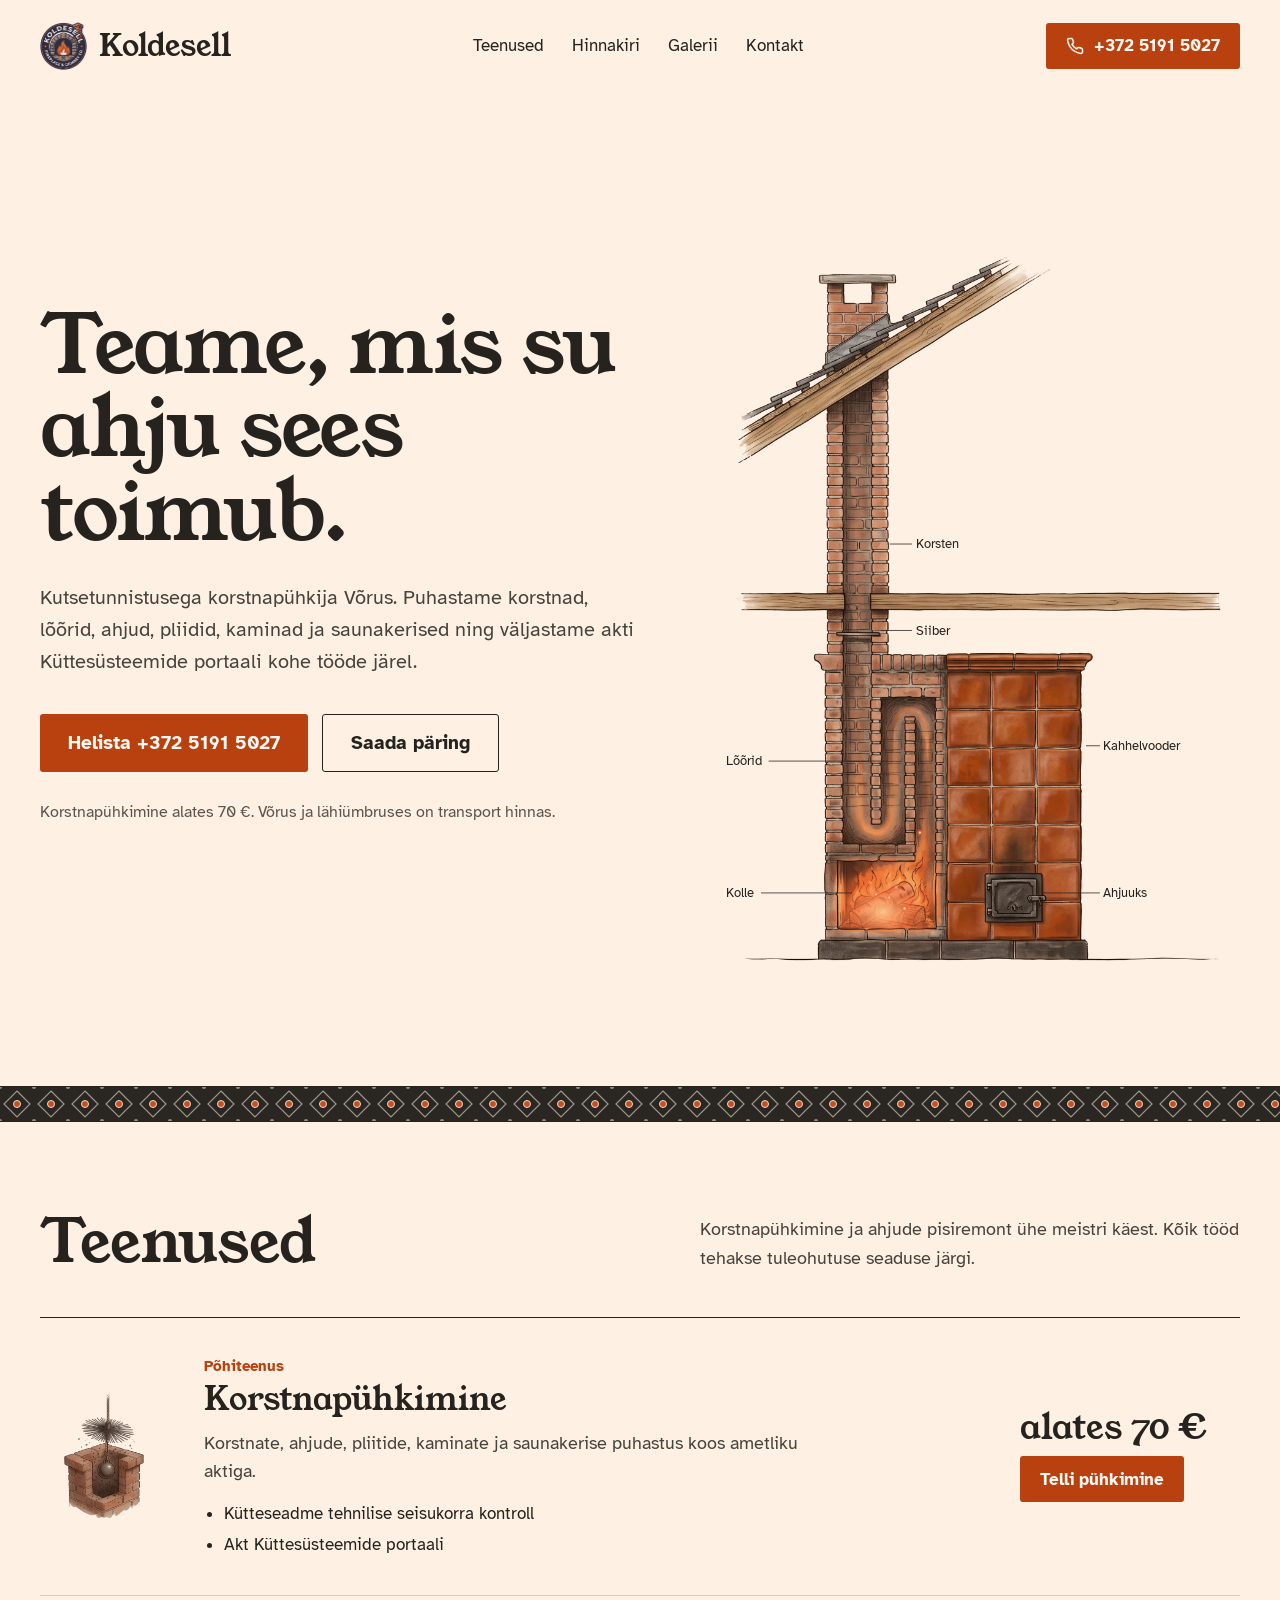
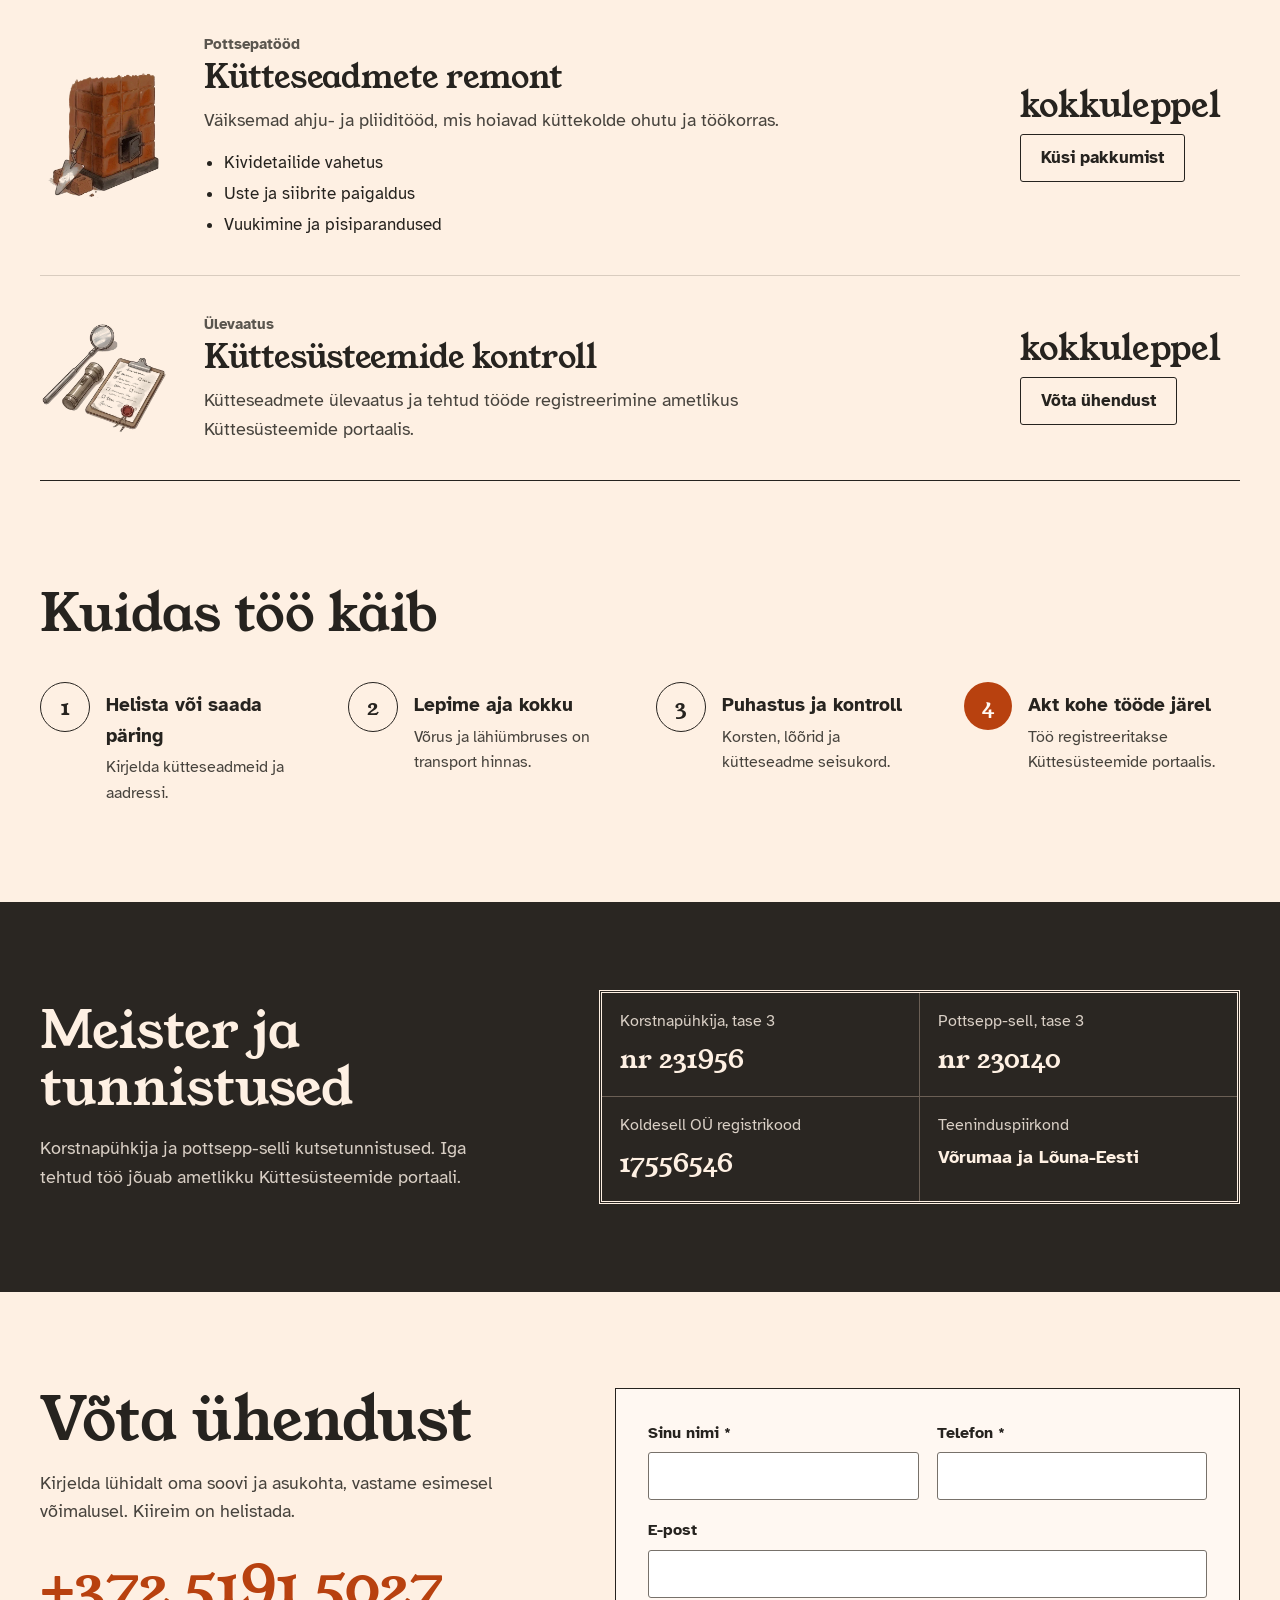
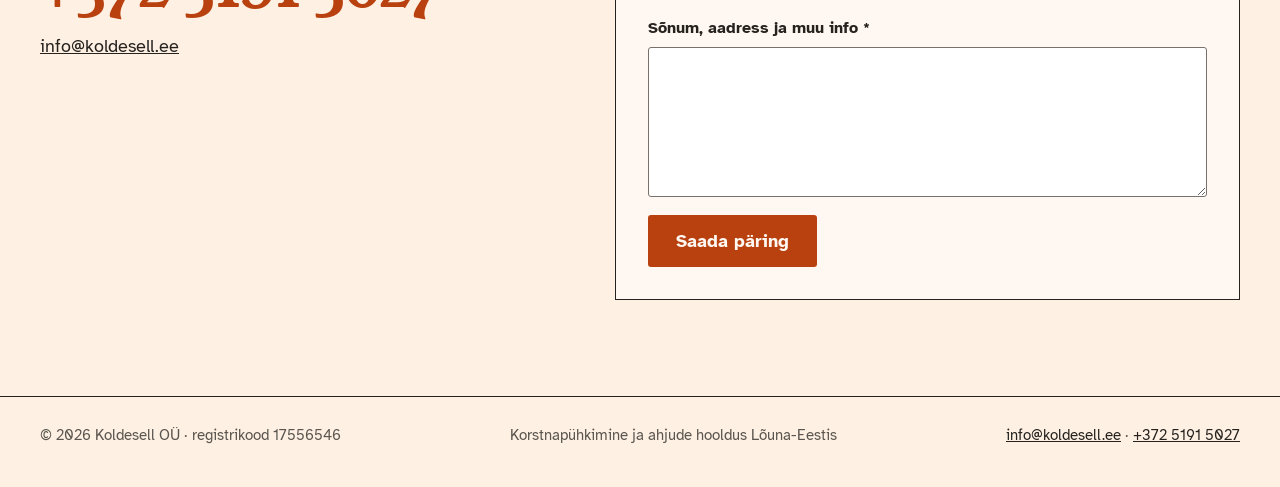
==== commit 3eaf1035: "Eemalda Tartumaa teeninduspiirkonnast - Nähtav piirkond: 'Võrumaa ja Lõuna-Eesti' - SEO kirjeldustes" ====
--- a/index.html
+++ b/index.html
@@ -5,13 +5,13 @@
 <meta name="viewport" content="width=device-width, initial-scale=1.0">
     <!-- cms:seo -->
     <title>Korstnapühkija Võrus ja Lõuna-Eestis, ahju remont | Koldesell</title>
-    <meta name="description" content="Korstnapühkija Võrus: korstnapühkimine Lõuna-Eestis, ahju remont ja küttesüsteemide kontroll Võrumaal ja Tartumaal. Ametlik akt Küttesüsteemide portaali.">
+    <meta name="description" content="Korstnapühkija Võrus: korstnapühkimine Lõuna-Eestis, ahju remont ja küttesüsteemide kontroll Võrumaal. Ametlik akt Küttesüsteemide portaali.">
     <link rel="canonical" href="https://koldesell.ee/">
     <meta property="og:type" content="website">
     <meta property="og:locale" content="et_EE">
     <meta property="og:site_name" content="Koldesell">
     <meta property="og:title" content="Korstnapühkija Võrus – korstnapühkimine Lõuna-Eestis ja ahju remont">
-    <meta property="og:description" content="Ametlik korstnapühkimine ja ahju remont Võrumaal, Tartumaal ja mujal Lõuna-Eestis. Ametlik akt Küttesüsteemide portaali.">
+    <meta property="og:description" content="Ametlik korstnapühkimine ja ahju remont Võrumaal ja mujal Lõuna-Eestis. Ametlik akt Küttesüsteemide portaali.">
     <meta property="og:url" content="https://koldesell.ee/">
     <meta property="og:image" content="https://koldesell.ee/logo.png">
     <meta property="og:image:alt" content="Koldesell">
@@ -50,7 +50,7 @@
       "url": "https://koldesell.ee/",
       "logo": "https://koldesell.ee/logo.png",
       "image": "https://koldesell.ee/logo.png",
-      "description": "Korstnapühkija Võrus: korstnapühkimine Lõuna-Eestis, väiksemad ahju remonditööd ja küttesüsteemide kontroll Võrumaal ja Tartumaal. Ametlik akt Küttesüsteemide portaali.",
+      "description": "Korstnapühkija Võrus: korstnapühkimine Lõuna-Eestis, väiksemad ahju remonditööd ja küttesüsteemide kontroll Võrumaal. Ametlik akt Küttesüsteemide portaali.",
       "telephone": "+37251915027",
       "email": "info@koldesell.ee",
       "priceRange": "€€",
@@ -86,10 +86,6 @@
           "name": "Võrumaa"
         },
         {
-          "@type": "AdministrativeArea",
-          "name": "Tartumaa"
-        },
-        {
           "@type": "Place",
           "name": "Lõuna-Eesti"
         },
@@ -99,19 +95,11 @@
         },
         {
           "@type": "City",
-          "name": "Tartu"
-        },
-        {
-          "@type": "City",
           "name": "Põlva"
         },
         {
           "@type": "City",
           "name": "Valga"
-        },
-        {
-          "@type": "City",
-          "name": "Elva"
         },
         {
           "@type": "City",
@@ -375,7 +363,7 @@
 <div style="padding: 16px 18px; border-right: 1px solid #6B5F55; border-bottom: 1px solid #6B5F55"><dt style="color: #D9CFC5">Korstnapühkija, tase&nbsp;3</dt><dd style="margin: 4px 0 0; font-family: 'Young Serif', Georgia, serif; font-size: 26px">nr&nbsp;<span data-cms="kutse_korstnapuhkija">231956</span></dd></div>
 <div style="padding: 16px 18px; border-bottom: 1px solid #6B5F55"><dt style="color: #D9CFC5">Pottsepp-sell, tase&nbsp;3</dt><dd style="margin: 4px 0 0; font-family: 'Young Serif', Georgia, serif; font-size: 26px">nr&nbsp;<span data-cms="kutse_pottsepp">230140</span></dd></div>
 <div style="padding: 16px 18px; border-right: 1px solid #6B5F55"><dt style="color: #D9CFC5">Koldesell OÜ registrikood</dt><dd style="margin: 4px 0 0; font-family: 'Young Serif', Georgia, serif; font-size: 26px"><span data-cms="registrikood">17556546</span></dd></div>
-<div style="padding: 16px 18px"><dt style="color: #D9CFC5">Teeninduspiirkond</dt><dd style="margin: 4px 0 0; font-size: 18px; font-weight: 700"><span data-cms="piirkond">Võrumaa, Tartumaa ja Lõuna-Eesti</span></dd></div>
+<div style="padding: 16px 18px"><dt style="color: #D9CFC5">Teeninduspiirkond</dt><dd style="margin: 4px 0 0; font-size: 18px; font-weight: 700"><span data-cms="piirkond">Võrumaa ja Lõuna-Eesti</span></dd></div>
 </dl>
 </div>
 </section>
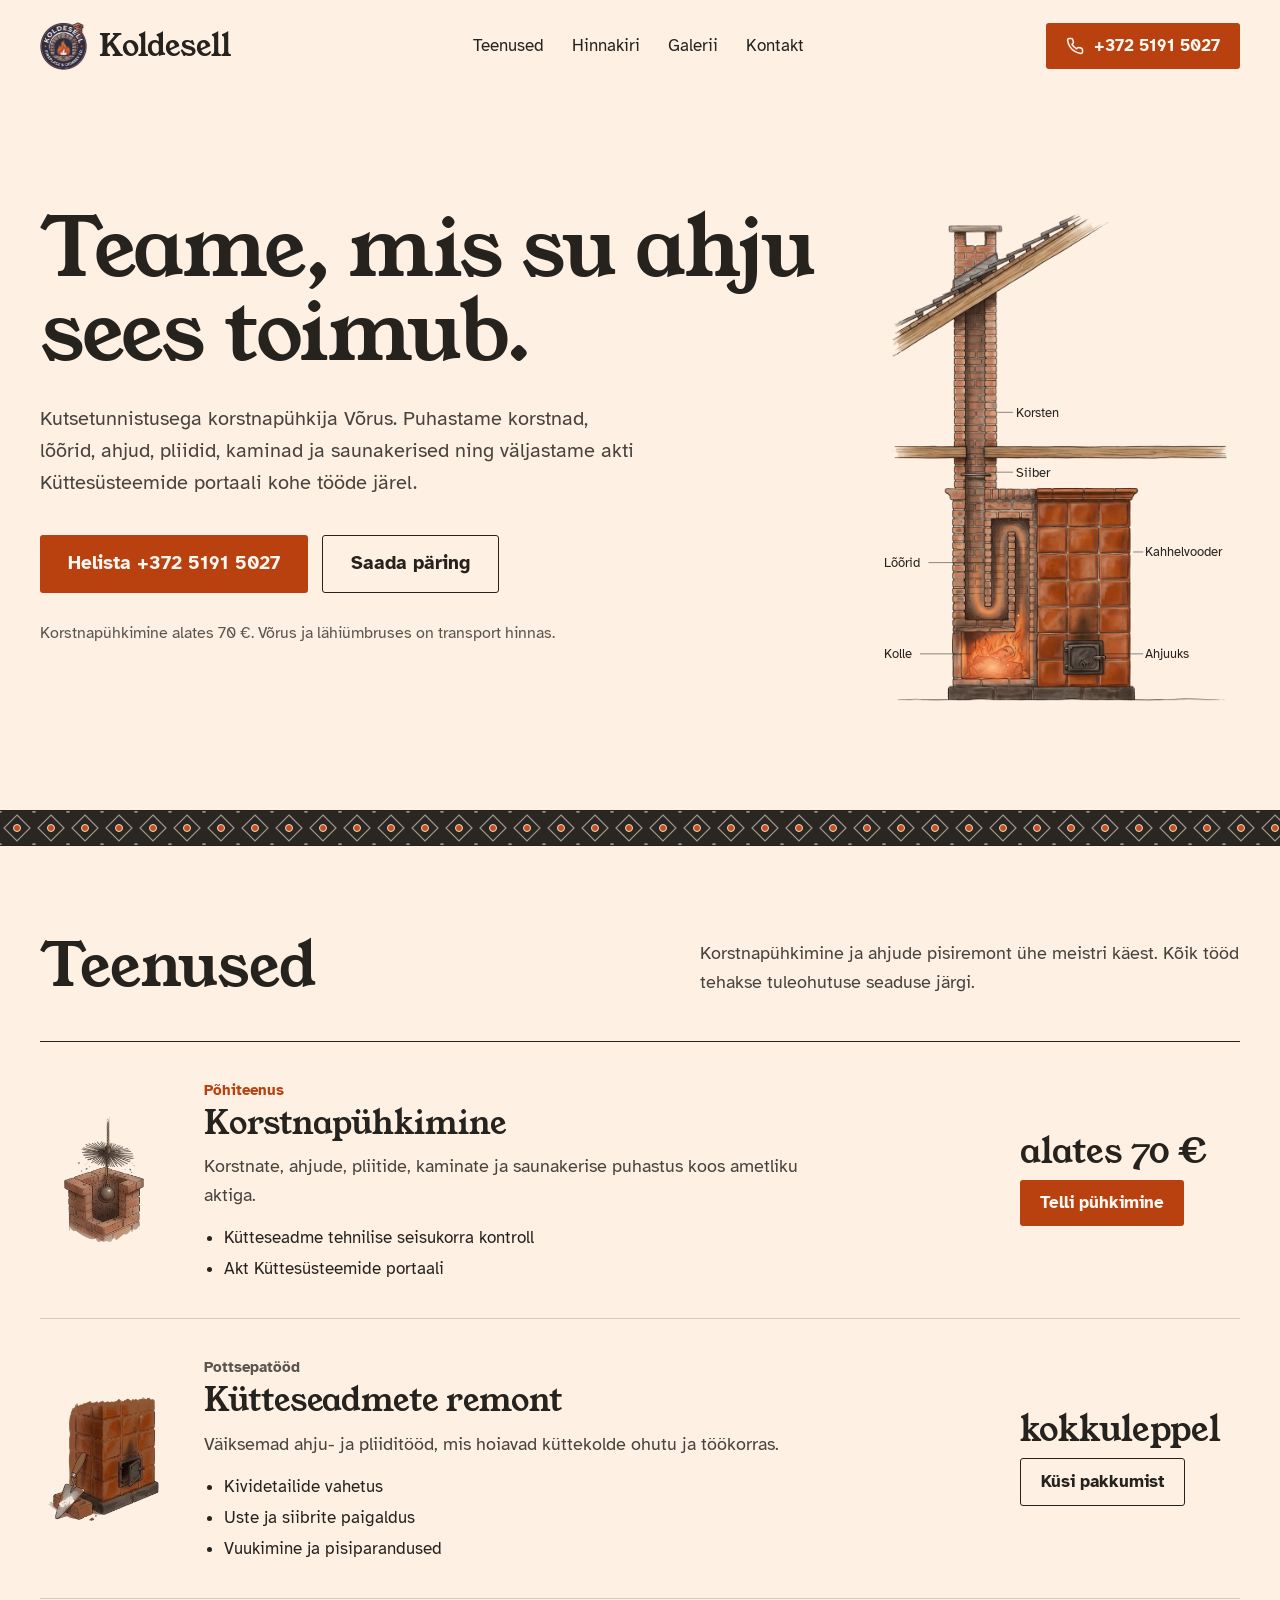
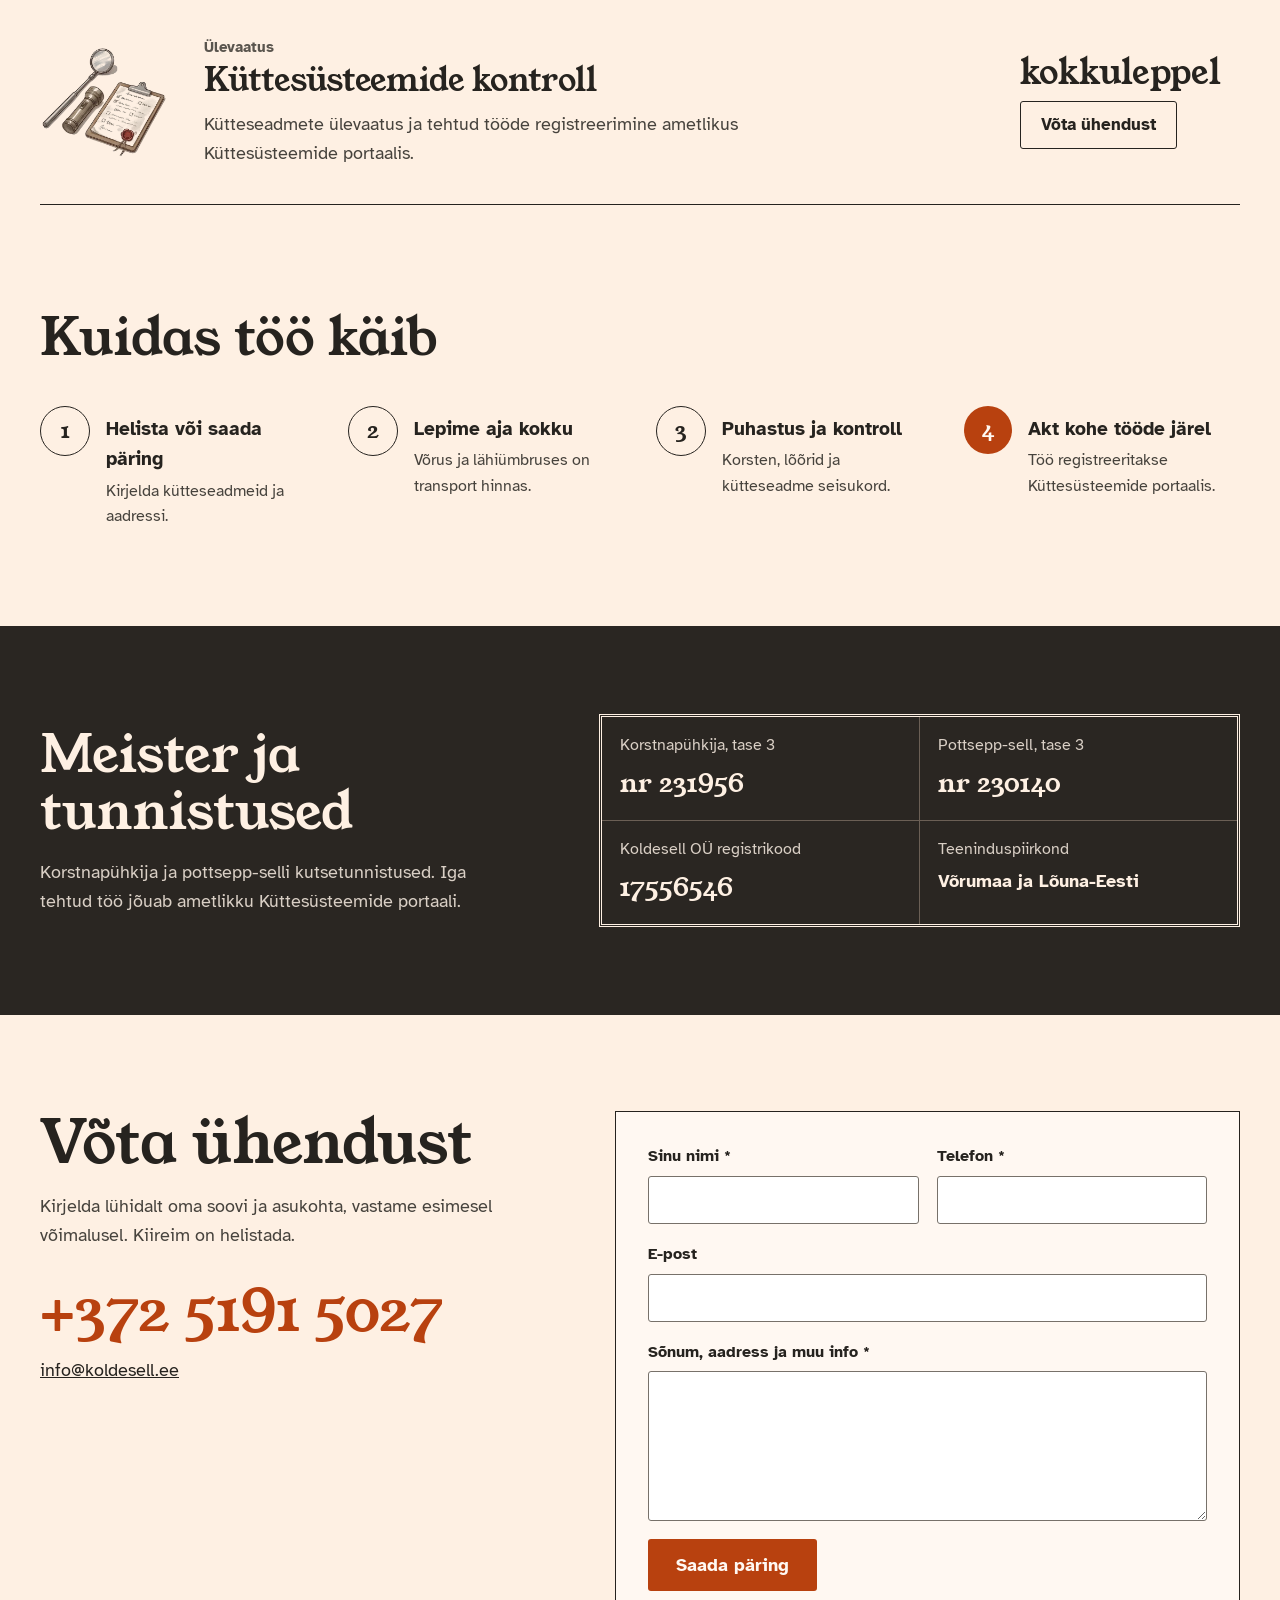
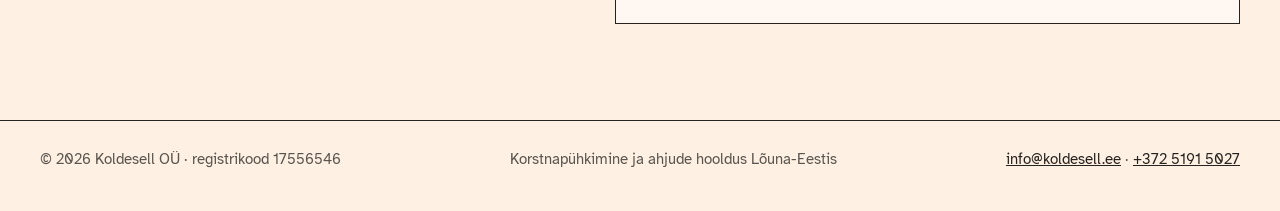
==== commit d85a4272: "Mustand: väiksem küttesüsteemi läbilõige avalehel - Joonis arvutis kuni 360 px (oli 520 px), telefon" ====
--- a/index.html
+++ b/index.html
@@ -32,7 +32,7 @@
 @keyframes koldesell-pahv{0%{transform:translate(0,0) scale(.35);opacity:0}10%{opacity:.8}45%{transform:translate(70px,-200px) scale(1.6);opacity:.55}100%{transform:translate(400px,-380px) scale(3.2);opacity:0}}
 .koldesell-pahv{transform-box:fill-box;transform-origin:center;opacity:0;will-change:transform,opacity;animation:koldesell-pahv 6.6s cubic-bezier(.25,.6,.45,1) infinite}
 @media (max-width: 400px){.kl-m-teenus h3{font-size:28px!important}}
-@media (max-width: 640px){.kl-m-pais > nav{justify-content:center;gap:6px 20px!important}.kl-tunnistused{grid-template-columns:1fr!important}.kl-tunnistused > div{border-right:0!important;border-bottom:1px solid #6B5F55!important}.kl-tunnistused > div:last-child{border-bottom:0!important}.kl-m-kesk{text-align:center}.kl-m-kesk p{margin-left:auto!important;margin-right:auto!important}.kl-m-kesk > div{justify-content:center}.kl-m-pais{justify-content:center!important;text-align:center}.kl-m-teenus{justify-content:center}.kl-m-teenus > div:last-child{flex-basis:100%!important;align-items:center!important}}
+@media (max-width: 640px){.kl-joonis{max-width:240px!important}.kl-m-pais > nav{justify-content:center;gap:6px 20px!important}.kl-tunnistused{grid-template-columns:1fr!important}.kl-tunnistused > div{border-right:0!important;border-bottom:1px solid #6B5F55!important}.kl-tunnistused > div:last-child{border-bottom:0!important}.kl-m-kesk{text-align:center}.kl-m-kesk p{margin-left:auto!important;margin-right:auto!important}.kl-m-kesk > div{justify-content:center}.kl-m-pais{justify-content:center!important;text-align:center}.kl-m-teenus{justify-content:center}.kl-m-teenus > div:last-child{flex-basis:100%!important;align-items:center!important}}
 @media (prefers-reduced-motion: reduce){.koldesell-kuma{animation:none;opacity:.6}.koldesell-sadem{display:none}.koldesell-pahv{animation:none;opacity:.35}}
 </style>
     <!-- cms:jsonld -->
@@ -182,7 +182,7 @@
 <p style="margin: 28px 0 0; font-size: 16px; color: #5A554E">Korstnapühkimine alates <span data-cms="baashind">70</span> €. Võrus ja lähiümbruses on transport hinnas.</p>
 </div>
 
-<figure style="flex: 1 1 400px; max-width: 520px; margin: 0 auto; min-width: 0">
+<figure class="kl-joonis" style="flex: 0 1 360px; max-width: 360px; margin: 0 auto; min-width: 0">
 <svg role="img" aria-label="Kahhelahju ja korstna läbilõige: kolle hõõgub, suits ja sädemed liiguvad läbi lõõride üles korstnasse ja korstnast väljub suits." viewBox="0 -400 1696 2928" style="display: block; width: 100%; height: auto" fill="none" stroke-linecap="round" stroke-linejoin="round">
 <defs>
 <radialGradient id="kl-kuma" cx="45%" cy="78%" r="70%"><stop offset="0" stop-color="#FFC48A"></stop><stop offset="0.45" stop-color="#F26B38" stop-opacity="0.7"></stop><stop offset="1" stop-color="#D9531E" stop-opacity="0"></stop></radialGradient>
@@ -236,19 +236,19 @@
 <circle class="koldesell-pahv" cx="448" cy="105" r="56" fill="url(#kl-pahv2)" style="animation-delay: 6.6s"></circle>
 </g>
 
-<g fill="#26231F" stroke="none" font-family="'Atkinson Hyperlegible', sans-serif" font-size="42">
-<text x="640" y="1010">Korsten</text>
-<text x="640" y="1292">Siiber</text>
-<text x="20" y="1718">Lõõrid</text>
-<text x="20" y="2148">Kolle</text>
-<text x="1250" y="1668">Kahhelvooder</text>
-<text x="1250" y="2148">Ahjuuks</text>
+<g fill="#26231F" stroke="none" font-family="'Atkinson Hyperlegible', sans-serif" font-size="62">
+<text x="640" y="1017">Korsten</text>
+<text x="640" y="1299">Siiber</text>
+<text x="20" y="1725">Lõõrid</text>
+<text x="20" y="2155">Kolle</text>
+<text x="1250" y="1675">Kahhelvooder</text>
+<text x="1250" y="2155">Ahjuuks</text>
 </g>
 <g stroke="#26231F" stroke-width="2.5">
 <line x1="555" y1="996" x2="625" y2="996"></line>
 <line x1="525" y1="1278" x2="625" y2="1278"></line>
-<line x1="160" y1="1704" x2="545" y2="1704"></line>
-<line x1="135" y1="2134" x2="430" y2="2134"></line>
+<line x1="230" y1="1704" x2="545" y2="1704"></line>
+<line x1="190" y1="2134" x2="430" y2="2134"></line>
 <line x1="1195" y1="1654" x2="1238" y2="1654"></line>
 <line x1="1055" y1="2134" x2="1238" y2="2134"></line>
 </g>
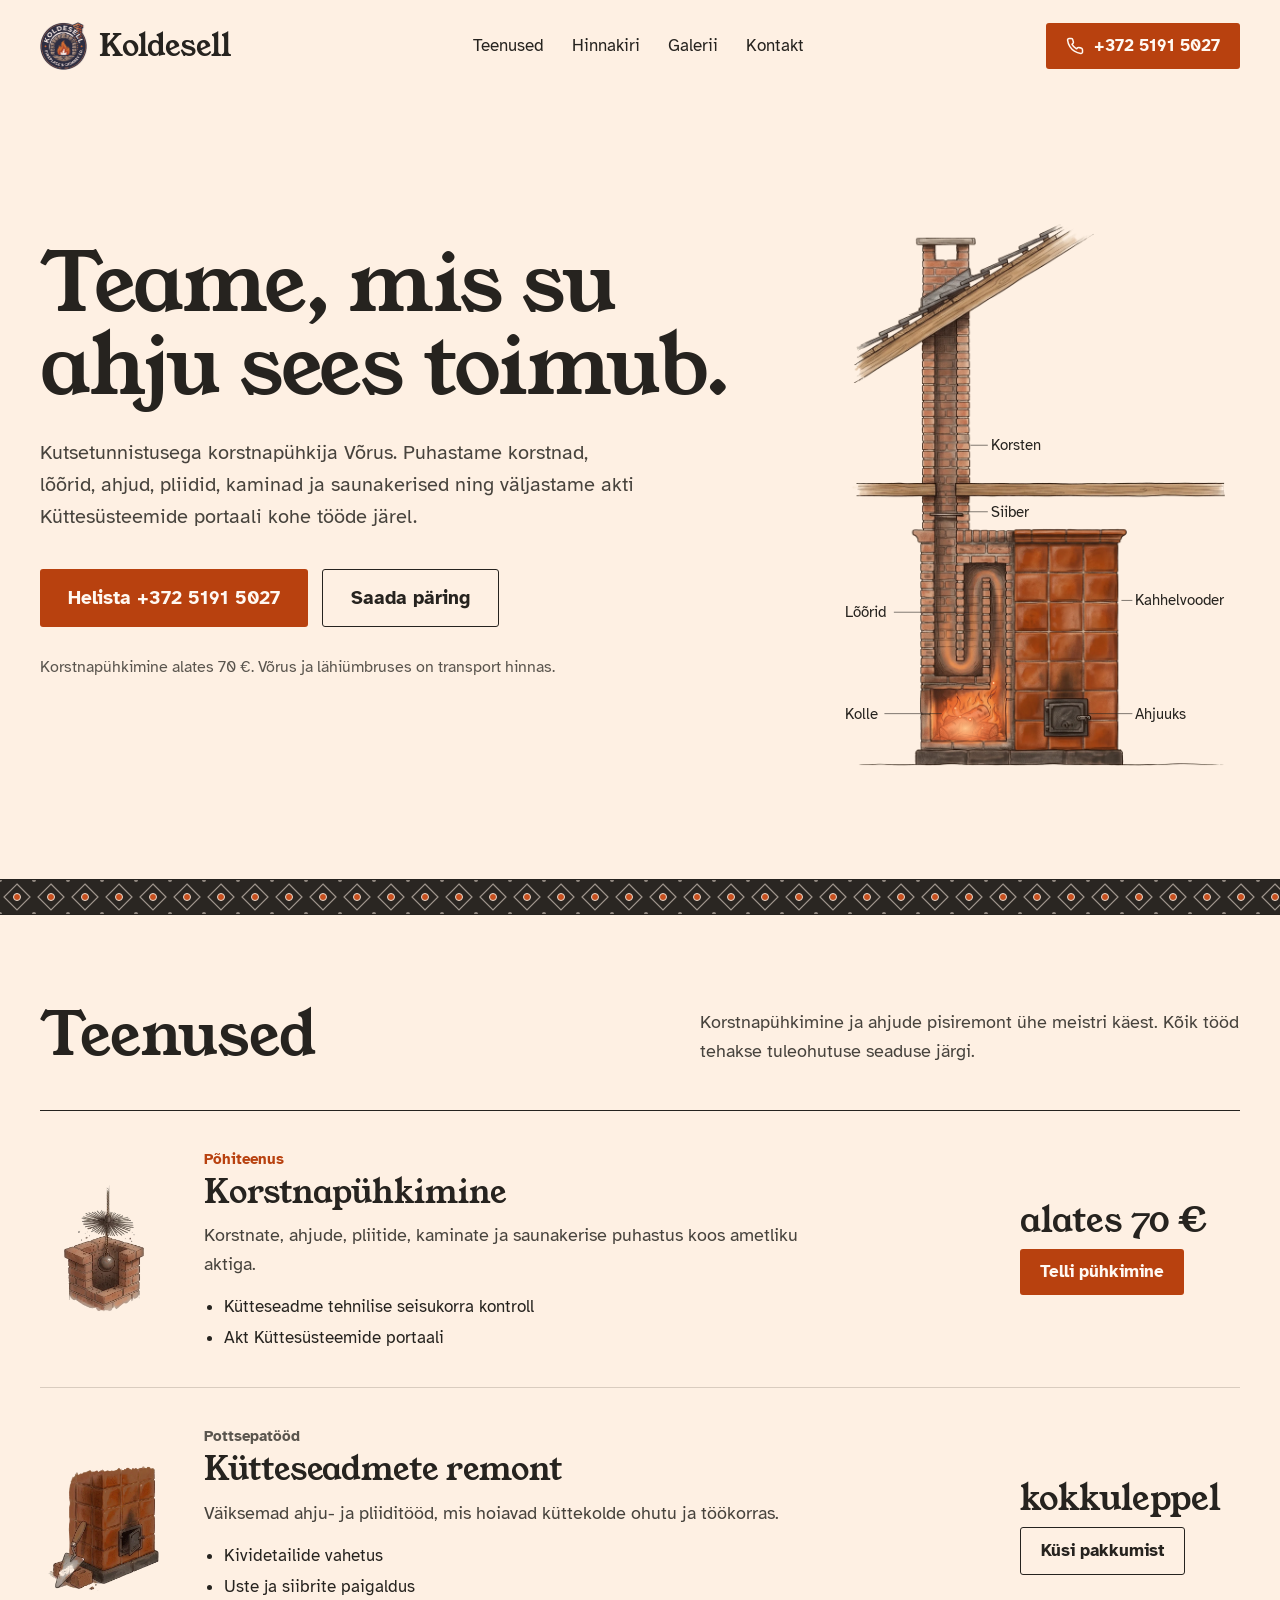
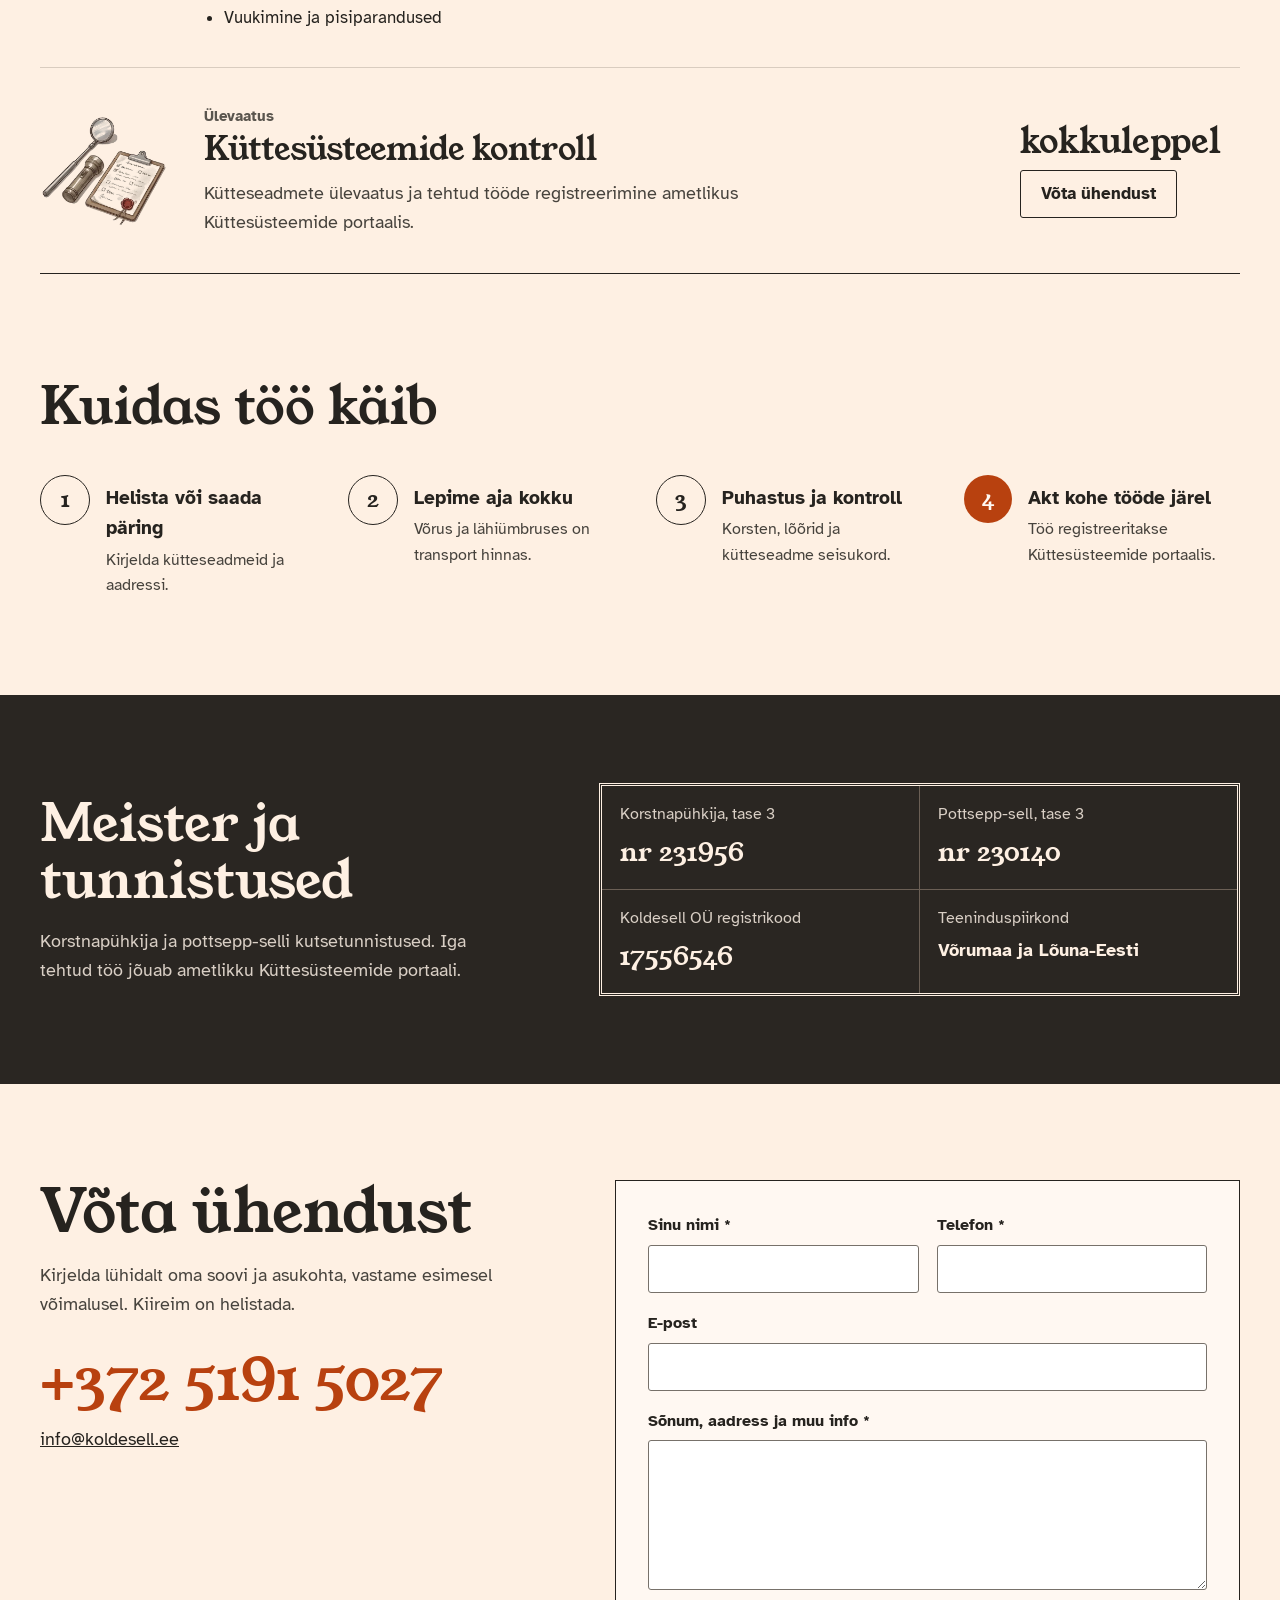
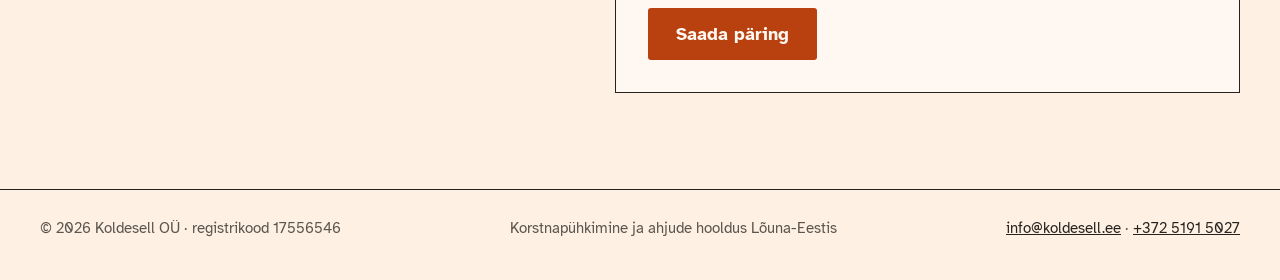
==== commit 5a748d25: "Mustand: läbilõige arvutis 400 px Co-Authored-By: Claude Opus 5.5 <noreply@anthropic.com> Claude-Ses" ====
--- a/index.html
+++ b/index.html
@@ -182,7 +182,7 @@
 <p style="margin: 28px 0 0; font-size: 16px; color: #5A554E">Korstnapühkimine alates <span data-cms="baashind">70</span> €. Võrus ja lähiümbruses on transport hinnas.</p>
 </div>
 
-<figure class="kl-joonis" style="flex: 0 1 360px; max-width: 360px; margin: 0 auto; min-width: 0">
+<figure class="kl-joonis" style="flex: 0 1 400px; max-width: 400px; margin: 0 auto; min-width: 0">
 <svg role="img" aria-label="Kahhelahju ja korstna läbilõige: kolle hõõgub, suits ja sädemed liiguvad läbi lõõride üles korstnasse ja korstnast väljub suits." viewBox="0 -400 1696 2928" style="display: block; width: 100%; height: auto" fill="none" stroke-linecap="round" stroke-linejoin="round">
 <defs>
 <radialGradient id="kl-kuma" cx="45%" cy="78%" r="70%"><stop offset="0" stop-color="#FFC48A"></stop><stop offset="0.45" stop-color="#F26B38" stop-opacity="0.7"></stop><stop offset="1" stop-color="#D9531E" stop-opacity="0"></stop></radialGradient>
